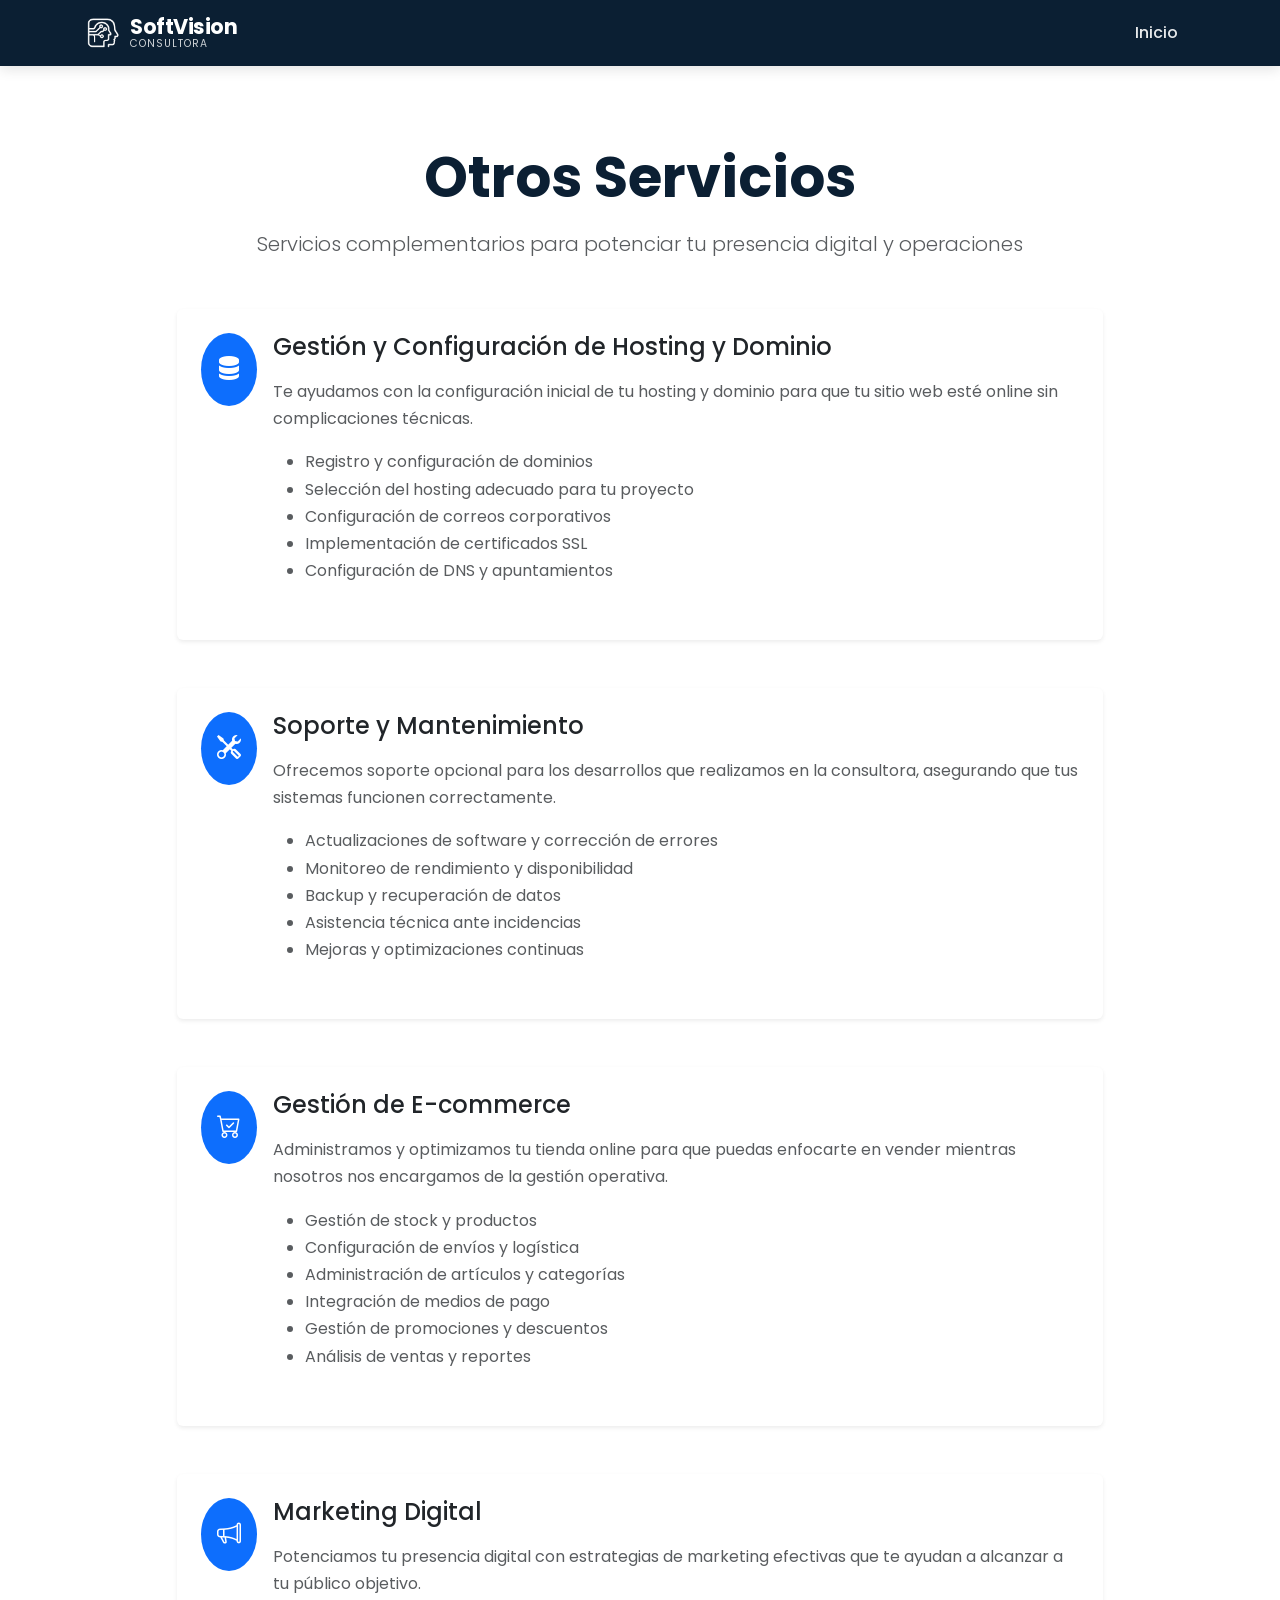
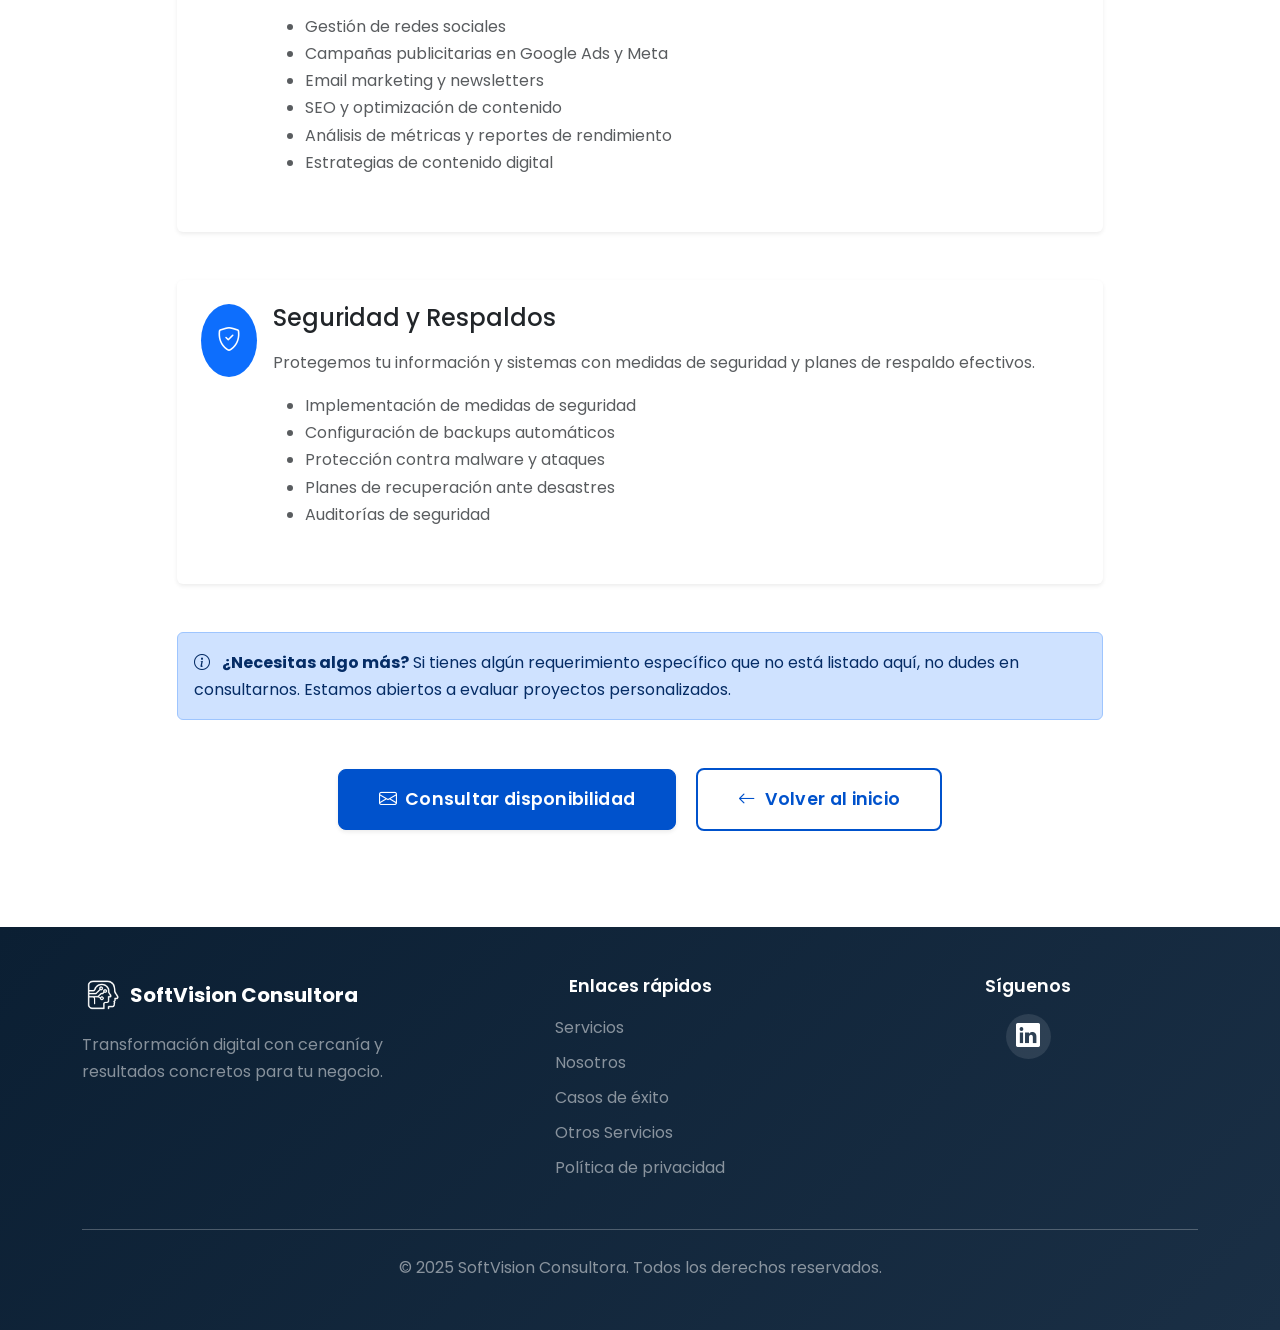
==== otrosServicios.html @ 4c764353 "Actualización contenido sitio: nuevos casos de éxito, servicios actualizados y página Otros Servicio" ====
<!DOCTYPE html>
<html lang="es">
<head>
    <meta charset="UTF-8">
    <meta name="viewport" content="width=device-width, initial-scale=1.0">
    <meta name="description" content="Otros Servicios de SoftVision Consultora - Servicios adicionales de hosting, soporte, ecommerce y marketing digital">
    <meta name="author" content="SoftVision Consultora">
    <title>Otros Servicios - SoftVision Consultora</title>
    <link rel="icon" type="image/x-icon" href="assets/img/Favicon.ico">
    <link rel="preconnect" href="https://fonts.googleapis.com">
    <link rel="preconnect" href="https://fonts.gstatic.com" crossorigin>
    <link href="https://fonts.googleapis.com/css2?family=Poppins:wght@300;400;500;600;700;800&display=swap" rel="stylesheet">
    <link href="https://cdn.jsdelivr.net/npm/bootstrap@5.3.2/dist/css/bootstrap.min.css" rel="stylesheet">
    <link rel="stylesheet" href="https://cdn.jsdelivr.net/npm/bootstrap-icons@1.11.1/font/bootstrap-icons.css">
    <link rel="stylesheet" href="estilos/main.css">
</head>
<body>
    <nav class="navbar navbar-expand-lg navbar-dark fixed-top navbar-scrolled" id="mainNavbar">
        <div class="container">
            <a class="navbar-brand d-flex align-items-center" href="index.html#inicio">
                <img src="assets/img/Logo3.png" alt="SoftVision Logo" class="brand-logo me-2">
                <div class="brand-text">
                    <span class="brand-name fw-bold">SoftVision</span>
                    <span class="brand-tagline">Consultora</span>
                </div>
            </a>
            <button class="navbar-toggler" type="button" data-bs-toggle="collapse" data-bs-target="#navbarNav" aria-controls="navbarNav" aria-expanded="false" aria-label="Toggle navigation">
                <span class="navbar-toggler-icon"></span>
            </button>
            <div class="collapse navbar-collapse" id="navbarNav">
                <ul class="navbar-nav ms-auto">
                    <li class="nav-item">
                        <a class="nav-link" href="index.html#inicio">Inicio</a>
                    </li>
                </ul>
            </div>
        </div>
    </nav>
    <section class="otros-servicios-section py-5 mt-5">
        <div class="container py-5">
            <div class="row justify-content-center">
                <div class="col-lg-10">
                    <div class="text-center mb-5">
                        <h1 class="display-4 fw-bold mb-3">Otros Servicios</h1>
                        <p class="lead text-muted">Servicios complementarios para potenciar tu presencia digital y operaciones</p>
                    </div>
                    <div class="servicios-content">
                        <div class="mb-5">
                            <div class="card border-0 shadow-sm">
                                <div class="card-body p-4">
                                    <div class="d-flex align-items-start mb-3">
                                        <div class="service-icon-circle bg-primary text-white rounded-circle p-3 me-3">
                                            <i class="bi bi-server fs-4"></i>
                                        </div>
                                        <div>
                                            <h2 class="h4 mb-3">Gestión y Configuración de Hosting y Dominio</h2>
                                            <p class="text-muted mb-3">Te ayudamos con la configuración inicial de tu hosting y dominio para que tu sitio web esté online sin complicaciones técnicas.</p>
                                            <ul class="text-muted">
                                                <li>Registro y configuración de dominios</li>
                                                <li>Selección del hosting adecuado para tu proyecto</li>
                                                <li>Configuración de correos corporativos</li>
                                                <li>Implementación de certificados SSL</li>
                                                <li>Configuración de DNS y apuntamientos</li>
                                            </ul>
                                        </div>
                                    </div>
                                </div>
                            </div>
                        </div>
                        <div class="mb-5">
                            <div class="card border-0 shadow-sm">
                                <div class="card-body p-4">
                                    <div class="d-flex align-items-start mb-3">
                                        <div class="service-icon-circle bg-primary text-white rounded-circle p-3 me-3">
                                            <i class="bi bi-tools fs-4"></i>
                                        </div>
                                        <div>
                                            <h2 class="h4 mb-3">Soporte y Mantenimiento</h2>
                                            <p class="text-muted mb-3">Ofrecemos soporte opcional para los desarrollos que realizamos en la consultora, asegurando que tus sistemas funcionen correctamente.</p>
                                            <ul class="text-muted">
                                                <li>Actualizaciones de software y corrección de errores</li>
                                                <li>Monitoreo de rendimiento y disponibilidad</li>
                                                <li>Backup y recuperación de datos</li>
                                                <li>Asistencia técnica ante incidencias</li>
                                                <li>Mejoras y optimizaciones continuas</li>
                                            </ul>
                                        </div>
                                    </div>
                                </div>
                            </div>
                        </div>
                        <div class="mb-5">
                            <div class="card border-0 shadow-sm">
                                <div class="card-body p-4">
                                    <div class="d-flex align-items-start mb-3">
                                        <div class="service-icon-circle bg-primary text-white rounded-circle p-3 me-3">
                                            <i class="bi bi-cart-check fs-4"></i>
                                        </div>
                                        <div>
                                            <h2 class="h4 mb-3">Gestión de E-commerce</h2>
                                            <p class="text-muted mb-3">Administramos y optimizamos tu tienda online para que puedas enfocarte en vender mientras nosotros nos encargamos de la gestión operativa.</p>
                                            <ul class="text-muted">
                                                <li>Gestión de stock y productos</li>
                                                <li>Configuración de envíos y logística</li>
                                                <li>Administración de artículos y categorías</li>
                                                <li>Integración de medios de pago</li>
                                                <li>Gestión de promociones y descuentos</li>
                                                <li>Análisis de ventas y reportes</li>
                                            </ul>
                                        </div>
                                    </div>
                                </div>
                            </div>
                        </div>
                        <div class="mb-5">
                            <div class="card border-0 shadow-sm">
                                <div class="card-body p-4">
                                    <div class="d-flex align-items-start mb-3">
                                        <div class="service-icon-circle bg-primary text-white rounded-circle p-3 me-3">
                                            <i class="bi bi-megaphone fs-4"></i>
                                        </div>
                                        <div>
                                            <h2 class="h4 mb-3">Marketing Digital</h2>
                                            <p class="text-muted mb-3">Potenciamos tu presencia digital con estrategias de marketing efectivas que te ayudan a alcanzar a tu público objetivo.</p>
                                            <ul class="text-muted">
                                                <li>Gestión de redes sociales</li>
                                                <li>Campañas publicitarias en Google Ads y Meta</li>
                                                <li>Email marketing y newsletters</li>
                                                <li>SEO y optimización de contenido</li>
                                                <li>Análisis de métricas y reportes de rendimiento</li>
                                                <li>Estrategias de contenido digital</li>
                                            </ul>
                                        </div>
                                    </div>
                                </div>
                            </div>
                        </div>
                        <div class="mb-5">
                            <div class="card border-0 shadow-sm">
                                <div class="card-body p-4">
                                    <div class="d-flex align-items-start mb-3">
                                        <div class="service-icon-circle bg-primary text-white rounded-circle p-3 me-3">
                                            <i class="bi bi-shield-check fs-4"></i>
                                        </div>
                                        <div>
                                            <h2 class="h4 mb-3">Seguridad y Respaldos</h2>
                                            <p class="text-muted mb-3">Protegemos tu información y sistemas con medidas de seguridad y planes de respaldo efectivos.</p>
                                            <ul class="text-muted">
                                                <li>Implementación de medidas de seguridad</li>
                                                <li>Configuración de backups automáticos</li>
                                                <li>Protección contra malware y ataques</li>
                                                <li>Planes de recuperación ante desastres</li>
                                                <li>Auditorías de seguridad</li>
                                            </ul>
                                        </div>
                                    </div>
                                </div>
                            </div>
                        </div>
                        <div class="alert alert-primary" role="alert">
                            <i class="bi bi-info-circle me-2"></i>
                            <strong>¿Necesitas algo más?</strong> Si tienes algún requerimiento específico que no está listado aquí, no dudes en consultarnos. Estamos abiertos a evaluar proyectos personalizados.
                        </div>
                        <div class="text-center mt-5">
                            <a href="index.html#contacto" class="btn btn-primary btn-lg me-3">
                                <i class="bi bi-envelope me-2"></i>Consultar disponibilidad
                            </a>
                            <a href="index.html" class="btn btn-outline-primary btn-lg">
                                <i class="bi bi-arrow-left me-2"></i>Volver al inicio
                            </a>
                        </div>
                    </div>
                </div>
            </div>
        </div>
    </section>
    <footer class="footer bg-dark text-white py-5">
        <div class="container">
            <div class="row g-5">
                <div class="col-lg-4 col-md-6 mb-4 mb-lg-0">
                    <div class="footer-brand d-flex align-items-center mb-3">
                        <img src="assets/img/Logo3.png" alt="SoftVision Logo" height="40" class="me-2">
                        <span class="h5 mb-0 fw-bold">SoftVision Consultora</span>
                    </div>
                    <p class="text-white-50 mb-0">Transformación digital con cercanía y resultados concretos para tu negocio.</p>
                </div>
                <div class="col-lg-4 col-md-6 mb-4 mb-lg-0 text-center">
                    <h5 class="mb-3">Enlaces rápidos</h5>
                    <ul class="list-unstyled" style="display: inline-block; text-align: left;">
                        <li class="mb-2"><a href="index.html#servicios" class="text-white-50 text-decoration-none">Servicios</a></li>
                        <li class="mb-2"><a href="index.html#nosotros" class="text-white-50 text-decoration-none">Nosotros</a></li>
                        <li class="mb-2"><a href="index.html#casos" class="text-white-50 text-decoration-none">Casos de éxito</a></li>
                        <li class="mb-2"><a href="otrosServicios.html" class="text-white-50 text-decoration-none">Otros Servicios</a></li>
                        <li class="mb-2"><a href="privacidad.html" class="text-white-50 text-decoration-none">Política de privacidad</a></li>
                    </ul>
                </div>
                <div class="col-lg-4 col-md-12 text-center">
                    <h5 class="mb-3">Síguenos</h5>
                    <div class="social-links">
                        <a href="https://www.linkedin.com/company/softvisionit/" target="_blank" rel="noopener noreferrer" class="text-white fs-4" aria-label="LinkedIn" title="LinkedIn">
                            <i class="bi bi-linkedin"></i>
                        </a>
                    </div>
                </div>
            </div>
            <hr class="my-4 bg-white opacity-25">
            <div class="row">
                <div class="col-12 text-center">
                    <p class="text-white-50 mb-0">&copy; 2025 SoftVision Consultora. Todos los derechos reservados.</p>
                </div>
            </div>
        </div>
    </footer>
    <script src="https://cdn.jsdelivr.net/npm/bootstrap@5.3.2/dist/js/bootstrap.bundle.min.js"></script>
</body>
</html>
---- estilos/main.css ----
/* ===================================
   SoftVision Consultora - Main Styles
   Transformación digital con estilo
   =================================== */

/* ===================================
   Variables CSS
   =================================== */
:root {
    /* Colores corporativos */
    --primary-color: #0052CC;
    --primary-dark: #003D99;
    --primary-light: #0065FF;
    --dark-color: #0B1F33;
    --dark-secondary: #1A2F45;
    --light-bg: #F5F7FB;
    --text-primary: #222222;
    --text-secondary: #5A6C7D;
    --white: #FFFFFF;
    --gray-100: #F8F9FA;
    --gray-200: #E9ECEF;
    --gray-300: #DEE2E6;
    --success-color: #28A745;
    
    /* Tipografía */
    --font-family: 'Poppins', -apple-system, BlinkMacSystemFont, 'Segoe UI', Roboto, sans-serif;
    
    /* Espaciados */
    --section-padding: 80px 0;
    --navbar-height: 70px;
    
    /* Sombras */
    --shadow-sm: 0 2px 4px rgba(0, 0, 0, 0.08);
    --shadow-md: 0 4px 12px rgba(0, 0, 0, 0.1);
    --shadow-lg: 0 8px 24px rgba(0, 0, 0, 0.12);
    --shadow-xl: 0 12px 40px rgba(0, 0, 0, 0.15);
    
    /* Transiciones */
    --transition-base: all 0.3s ease;
    --transition-fast: all 0.2s ease;
}

/* ===================================
   Reset y Base
   =================================== */
* {
    margin: 0;
    padding: 0;
    box-sizing: border-box;
}

html {
    scroll-behavior: smooth;
    font-size: 16px;
}

body {
    font-family: var(--font-family);
    line-height: 1.7;
    color: var(--text-primary);
    overflow-x: hidden;
    background-color: var(--white);
}

/* ===================================
   Tipografía
   =================================== */
h1, h2, h3, h4, h5, h6 {
    font-weight: 700;
    line-height: 1.3;
    color: var(--dark-color);
}

.display-3 {
    font-size: 3.5rem;
    font-weight: 800;
}

.display-5 {
    font-size: 2.5rem;
    font-weight: 700;
}

.lead {
    font-size: 1.25rem;
    font-weight: 300;
    color: var(--text-secondary);
}

.section-title {
    font-size: 2.5rem;
    font-weight: 700;
    margin-bottom: 1rem;
    position: relative;
    display: inline-block;
}

.section-title::after {
    content: '';
    position: absolute;
    bottom: -10px;
    left: 0;
    width: 60px;
    height: 4px;
    background: linear-gradient(90deg, var(--primary-color), var(--primary-light));
    border-radius: 2px;
}

/* ===================================
   Navbar
   =================================== */
.navbar {
    padding: 1rem 0;
    transition: var(--transition-base);
    background-color: rgba(11, 31, 51, 0.5);
    backdrop-filter: blur(10px);
    -webkit-backdrop-filter: blur(10px);
}

.navbar.navbar-scrolled {
    background-color: var(--dark-color);
    box-shadow: var(--shadow-md);
    padding: 0.5rem 0;
}

.navbar-brand {
    font-size: 1.5rem;
    font-weight: 700;
    color: var(--white) !important;
    transition: var(--transition-fast);
}

.navbar-brand:hover {
    opacity: 0.9;
}

.navbar-brand img {
    transition: var(--transition-fast);
}

/* Logo simple sin contenedor */
.brand-logo {
    height: 45px;
    width: auto;
    object-fit: contain;
    transition: var(--transition-fast);
}

.navbar-scrolled .brand-logo {
    height: 40px;
}

.brand-text {
    display: flex;
    flex-direction: column;
    line-height: 1.2;
}

.brand-name {
    font-size: 1.4rem;
    font-weight: 700;
    color: var(--white);
    letter-spacing: -0.5px;
}

.brand-tagline {
    font-size: 0.7rem;
    font-weight: 400;
    color: rgba(255, 255, 255, 0.8);
    text-transform: uppercase;
    letter-spacing: 1px;
    margin-top: -2px;
}

.navbar-scrolled .brand-name {
    font-size: 1.3rem;
}

.navbar-scrolled .brand-tagline {
    font-size: 0.65rem;
}

.navbar-brand:hover .brand-logo {
    transform: scale(1.05);
}

.navbar-nav .nav-link {
    color: rgba(255, 255, 255, 0.9) !important;
    font-weight: 500;
    padding: 0.5rem 1rem !important;
    margin: 0 0.25rem;
    transition: var(--transition-fast);
    position: relative;
}

.navbar-nav .nav-link::after {
    content: '';
    position: absolute;
    bottom: 0;
    left: 50%;
    width: 0;
    height: 2px;
    background-color: var(--primary-light);
    transition: var(--transition-fast);
    transform: translateX(-50%);
}

.navbar-nav .nav-link:hover::after,
.navbar-nav .nav-link.active::after {
    width: 80%;
}

.navbar-nav .nav-link:hover,
.navbar-nav .nav-link.active {
    color: var(--white) !important;
}

/* Navbar toggler */
.navbar-toggler {
    border-color: rgba(255, 255, 255, 0.3);
}

.navbar-toggler:focus {
    box-shadow: 0 0 0 0.2rem rgba(255, 255, 255, 0.25);
}

/* ===================================
   Botones
   =================================== */
.btn {
    font-weight: 600;
    padding: 0.75rem 2rem;
    border-radius: 8px;
    transition: var(--transition-base);
    text-transform: none;
    letter-spacing: 0.3px;
}

.btn-primary,
.btn-softvision {
    background-color: var(--primary-color);
    border-color: var(--primary-color);
    color: var(--white);
    box-shadow: var(--shadow-sm);
}

.btn-primary:hover,
.btn-softvision:hover {
    background-color: var(--primary-dark);
    border-color: var(--primary-dark);
    box-shadow: var(--shadow-lg);
    transform: translateY(-2px);
}

.btn-outline-light {
    border-color: var(--white);
    color: var(--white);
    border-width: 2px;
}

.btn-outline-light:hover {
    background-color: var(--white);
    color: var(--primary-color);
    box-shadow: var(--shadow-lg);
    transform: translateY(-2px);
}

.btn-outline-primary {
    border-color: var(--primary-color);
    color: var(--primary-color);
    border-width: 2px;
}

.btn-outline-primary:hover {
    background-color: var(--primary-color);
    border-color: var(--primary-color);
    box-shadow: var(--shadow-md);
    transform: translateY(-1px);
}

.btn-lg {
    padding: 1rem 2.5rem;
    font-size: 1.1rem;
}

/* ===================================
   Hero Section
   =================================== */
.hero-section {
    position: relative;
    min-height: 100vh;
    display: flex;
    align-items: center;
    background-image: url('../assets/img/img-fondo.jpg');
    background-size: cover;
    background-position: center;
    background-attachment: fixed;
    color: var(--white);
    overflow: hidden;
}

.hero-section::before {
    content: '';
    position: absolute;
    top: 0;
    left: 0;
    right: 0;
    bottom: 0;
    background: linear-gradient(135deg, rgba(11, 31, 51, 0.85) 0%, rgba(0, 82, 204, 0.75) 100%);
    z-index: 1;
}

.hero-overlay {
    position: absolute;
    top: 0;
    left: 0;
    right: 0;
    bottom: 0;
    background: radial-gradient(circle at 30% 50%, rgba(0, 101, 255, 0.2) 0%, transparent 50%);
    z-index: 2;
}

.hero-section .container {
    position: relative;
    z-index: 3;
}

.hero-content {
    animation: fadeInUp 1s ease-out;
}

.hero-section h1 {
    color: var(--white);
    text-shadow: 0 2px 20px rgba(0, 0, 0, 0.3);
    margin-bottom: 1.5rem;
    line-height: 1.2;
}

.hero-section .lead {
    color: rgba(255, 255, 255, 0.95);
    font-size: 1.3rem;
    font-weight: 400;
    text-shadow: 0 1px 10px rgba(0, 0, 0, 0.2);
    max-width: 700px;
}

.hero-buttons {
    display: flex;
    flex-wrap: wrap;
    gap: 1rem;
}

/* ===================================
   Services Section
   =================================== */
.services-section {
    padding: var(--section-padding);
    background-color: var(--white);
}

.service-card {
    transition: var(--transition-base);
    border-radius: 12px;
    overflow: hidden;
}

.service-card:hover {
    transform: translateY(-8px);
    box-shadow: var(--shadow-xl) !important;
}

.service-icon {
    width: 70px;
    height: 70px;
    display: flex;
    align-items: center;
    justify-content: center;
    background: linear-gradient(135deg, var(--primary-color), var(--primary-light));
    border-radius: 12px;
    color: var(--white);
}

.service-icon i {
    font-size: 2rem;
}

.service-card h3 {
    color: var(--dark-color);
    font-weight: 600;
}

.service-card .text-muted {
    color: var(--text-secondary) !important;
    line-height: 1.8;
}

/* Card especial de CTA */
.service-card.bg-light {
    border: 2px dashed var(--gray-300);
}

.service-card.bg-light:hover {
    border-color: var(--primary-color);
    background-color: var(--light-bg) !important;
}

/* ===================================
   Soluciones IA Section
   =================================== */
.ia-section {
    padding: var(--section-padding);
    position: relative;
    background-image: url('../assets/img/img-fondo.jpg');
    background-size: cover;
    background-position: center;
    background-attachment: fixed;
    overflow: hidden;
}

.ia-section::before {
    content: '';
    position: absolute;
    top: 0;
    left: 0;
    right: 0;
    bottom: 0;
    background: linear-gradient(135deg, rgba(11, 31, 51, 0.92) 0%, rgba(0, 82, 204, 0.85) 100%);
    z-index: 1;
}

.ia-section .container {
    position: relative;
    z-index: 2;
}

.ia-section h2,
.ia-section .lead,
.ia-section h4 {
    color: var(--white);
}

.ia-section .text-muted {
    color: rgba(255, 255, 255, 0.85) !important;
}

.ia-section .text-primary {
    color: var(--primary-light) !important;
}

.ia-benefits .benefit-item {
    margin-bottom: 1.5rem;
    padding: 1.25rem;
    background: rgba(255, 255, 255, 0.1);
    backdrop-filter: blur(10px);
    -webkit-backdrop-filter: blur(10px);
    border: 1px solid rgba(255, 255, 255, 0.2);
    border-radius: 12px;
    transition: var(--transition-fast);
}

.ia-benefits .benefit-item:hover {
    background: rgba(255, 255, 255, 0.15);
    border-color: rgba(255, 255, 255, 0.3);
    box-shadow: 0 8px 24px rgba(0, 0, 0, 0.3);
    transform: translateX(8px);
}

.ia-benefits h4 {
    color: var(--white);
    font-size: 1.1rem;
    font-weight: 600;
}

.ia-benefits .benefit-icon i {
    color: var(--primary-light) !important;
}

.ia-mockup {
    background: linear-gradient(135deg, var(--primary-color) 0%, var(--primary-dark) 100%);
    min-height: 400px;
    display: flex;
    flex-direction: column;
    align-items: center;
    justify-content: center;
}

.ia-visual-container {
    position: relative;
}

.ia-visual-container::before {
    content: '';
    position: absolute;
    top: -20px;
    left: -20px;
    right: 20px;
    bottom: 20px;
    background: linear-gradient(135deg, rgba(0, 82, 204, 0.1) 0%, rgba(0, 101, 255, 0.1) 100%);
    border-radius: 12px;
    z-index: -1;
}

/* ===================================
   Nosotros Section
   =================================== */
.about-section {
    padding: var(--section-padding);
    background-color: var(--white);
}

.about-highlights .highlight-item {
    padding: 1rem 0;
    border-left: 3px solid transparent;
    padding-left: 1rem;
    margin-left: -1rem;
    transition: var(--transition-fast);
}

.about-highlights .highlight-item:hover {
    border-left-color: var(--primary-color);
    background-color: var(--light-bg);
}

.value-card {
    transition: var(--transition-base);
    border-radius: 12px;
}

.value-card:hover {
    transform: translateY(-5px);
    box-shadow: var(--shadow-lg) !important;
}

.value-card i {
    transition: var(--transition-fast);
}

.value-card:hover i {
    transform: scale(1.1);
}

/* ===================================
   Casos de éxito Section
   =================================== */
.cases-section {
    padding: var(--section-padding);
    background-color: var(--light-bg);
}

.case-card {
    transition: var(--transition-base);
    border-radius: 12px;
    overflow: hidden;
    height: 100%;
}

.case-card:hover {
    transform: translateY(-8px);
    box-shadow: var(--shadow-xl) !important;
}

.case-category {
    font-size: 0.85rem;
    font-weight: 600;
    padding: 0.5rem 1rem;
    letter-spacing: 0.5px;
}

.case-results {
    padding: 1rem;
    background-color: var(--light-bg);
    border-radius: 8px;
    margin-top: 1rem;
}

.result-tag {
    display: flex;
    align-items: center;
    font-size: 0.95rem;
}

.badge-resultado {
    background-color: var(--success-color);
    color: var(--white);
    padding: 0.5rem 1rem;
    border-radius: 20px;
    font-size: 0.875rem;
    font-weight: 600;
    display: inline-block;
}

/* ===================================
   Contact Section
   =================================== */
.contact-section {
    padding: var(--section-padding);
    background-color: var(--white);
}

.contact-form-container {
    border-radius: 16px;
}

.form-label {
    font-weight: 600;
    color: var(--dark-color);
    margin-bottom: 0.5rem;
}

.form-control,
.form-select {
    border: 2px solid var(--gray-300);
    border-radius: 8px;
    padding: 0.75rem 1rem;
    font-size: 1rem;
    transition: var(--transition-fast);
}

.form-control:focus,
.form-select:focus {
    border-color: var(--primary-color);
    box-shadow: 0 0 0 0.25rem rgba(0, 82, 204, 0.15);
}

.form-control::placeholder {
    color: var(--text-secondary);
    opacity: 0.7;
}

.form-check-input {
    border: 2px solid var(--gray-300);
    border-radius: 4px;
}

.form-check-input:checked {
    background-color: var(--primary-color);
    border-color: var(--primary-color);
}

.form-check-input:focus {
    border-color: var(--primary-color);
    box-shadow: 0 0 0 0.25rem rgba(0, 82, 204, 0.15);
}

.invalid-feedback {
    font-size: 0.875rem;
}

/* ===================================
   Footer
   =================================== */
.footer {
    background: linear-gradient(135deg, var(--dark-color) 0%, var(--dark-secondary) 100%);
    color: var(--white);
}

.footer-brand img {
    transition: var(--transition-fast);
}

.footer-brand:hover img {
    transform: scale(1.05);
}

.footer h5 {
    color: var(--white);
    font-weight: 600;
    font-size: 1.1rem;
}

.footer a {
    text-decoration: none;
    transition: var(--transition-fast);
}

.footer a:hover {
    color: var(--white) !important;
    opacity: 1 !important;
    text-decoration: underline;
}

.social-links a {
    display: inline-flex;
    align-items: center;
    justify-content: center;
    width: 45px;
    height: 45px;
    border-radius: 50%;
    background-color: rgba(255, 255, 255, 0.1);
    transition: var(--transition-base);
}

.social-links a:hover {
    background-color: var(--primary-color);
    transform: translateY(-3px);
    text-decoration: none !important;
}

/* ===================================
   Utilidades
   =================================== */
.bg-gradient {
    background: linear-gradient(135deg, var(--primary-color) 0%, var(--primary-dark) 100%);
}

.text-primary-custom {
    color: var(--primary-color) !important;
}

/* ===================================
   Animaciones
   =================================== */
@keyframes fadeInUp {
    from {
        opacity: 0;
        transform: translateY(40px);
    }
    to {
        opacity: 1;
        transform: translateY(0);
    }
}

@keyframes fadeIn {
    from {
        opacity: 0;
    }
    to {
        opacity: 1;
    }
}

.animate-in {
    animation: fadeInUp 0.8s ease-out;
}

/* ===================================
   Responsive Design
   =================================== */

/* Tablets y móviles grandes */
@media (max-width: 992px) {
    :root {
        --section-padding: 60px 0;
    }
    
    .display-3 {
        font-size: 2.8rem;
    }
    
    .display-5 {
        font-size: 2rem;
    }
    
    .hero-section {
        background-attachment: scroll;
    }
    
    .navbar-nav {
        padding: 1rem 0;
    }
    
    .navbar-nav .nav-link {
        padding: 0.75rem 1rem !important;
    }
    
    .ia-visual-container::before {
        display: none;
    }
}

/* Móviles */
@media (max-width: 768px) {
    :root {
        --section-padding: 50px 0;
    }
    
    html {
        font-size: 15px;
    }
    
    .display-3 {
        font-size: 2.2rem;
    }
    
    .display-5 {
        font-size: 1.75rem;
    }
    
    .lead {
        font-size: 1.1rem;
    }
    
    .section-title {
        font-size: 2rem;
        text-align: center;
    }
    
    .section-title::after {
        left: 50%;
        transform: translateX(-50%);
    }
    
    /* Hero */
    .hero-section h1 {
        font-size: 2rem;
        text-align: center;
    }
    
    .hero-section .lead {
        font-size: 1rem;
        text-align: center;
    }
    
    .hero-buttons {
        justify-content: center;
    }
    
    .hero-buttons .btn {
        width: 100%;
    }
    
    /* Navbar */
    .navbar-brand {
        font-size: 1.25rem;
    }
    
    .brand-logo {
        height: 38px !important;
    }
    
    .brand-name {
        font-size: 1.15rem !important;
    }
    
    .brand-tagline {
        font-size: 0.6rem !important;
    }
    
    /* Botones */
    .btn-lg {
        padding: 0.875rem 2rem;
        font-size: 1rem;
    }
    
    /* Servicios */
    .service-icon {
        width: 60px;
        height: 60px;
    }
    
    .service-icon i {
        font-size: 1.75rem;
    }
    
    /* IA Section */
    .ia-section {
        background-attachment: scroll;
    }
    
    .ia-mockup {
        min-height: 300px;
    }
    
    /* Valores */
    .value-card {
        margin-bottom: 1rem;
    }
    
    /* Footer */
    .footer .col-lg-4 {
        text-align: center;
        margin-bottom: 2rem;
    }
    
    .footer .social-links {
        justify-content: center;
        display: flex;
    }
}

/* Móviles pequeños */
@media (max-width: 576px) {
    .display-3 {
        font-size: 1.75rem;
    }
    
    .display-5 {
        font-size: 1.5rem;
    }
    
    .btn {
        padding: 0.65rem 1.5rem;
    }
    
    .btn-lg {
        padding: 0.75rem 1.75rem;
        font-size: 0.95rem;
    }
    
    .container {
        padding-left: 20px;
        padding-right: 20px;
    }
    
    .card-body {
        padding: 1.25rem !important;
    }
}

/* ===================================
   Mejoras de accesibilidad
   =================================== */
.sr-only {
    position: absolute;
    width: 1px;
    height: 1px;
    padding: 0;
    margin: -1px;
    overflow: hidden;
    clip: rect(0, 0, 0, 0);
    white-space: nowrap;
    border-width: 0;
}

/* Focus visible para teclado */
*:focus-visible {
    outline: 2px solid var(--primary-color);
    outline-offset: 2px;
}

/* Reducir movimiento para usuarios que lo prefieren */
@media (prefers-reduced-motion: reduce) {
    *,
    *::before,
    *::after {
        animation-duration: 0.01ms !important;
        animation-iteration-count: 1 !important;
        transition-duration: 0.01ms !important;
    }
    
    html {
        scroll-behavior: auto;
    }
}
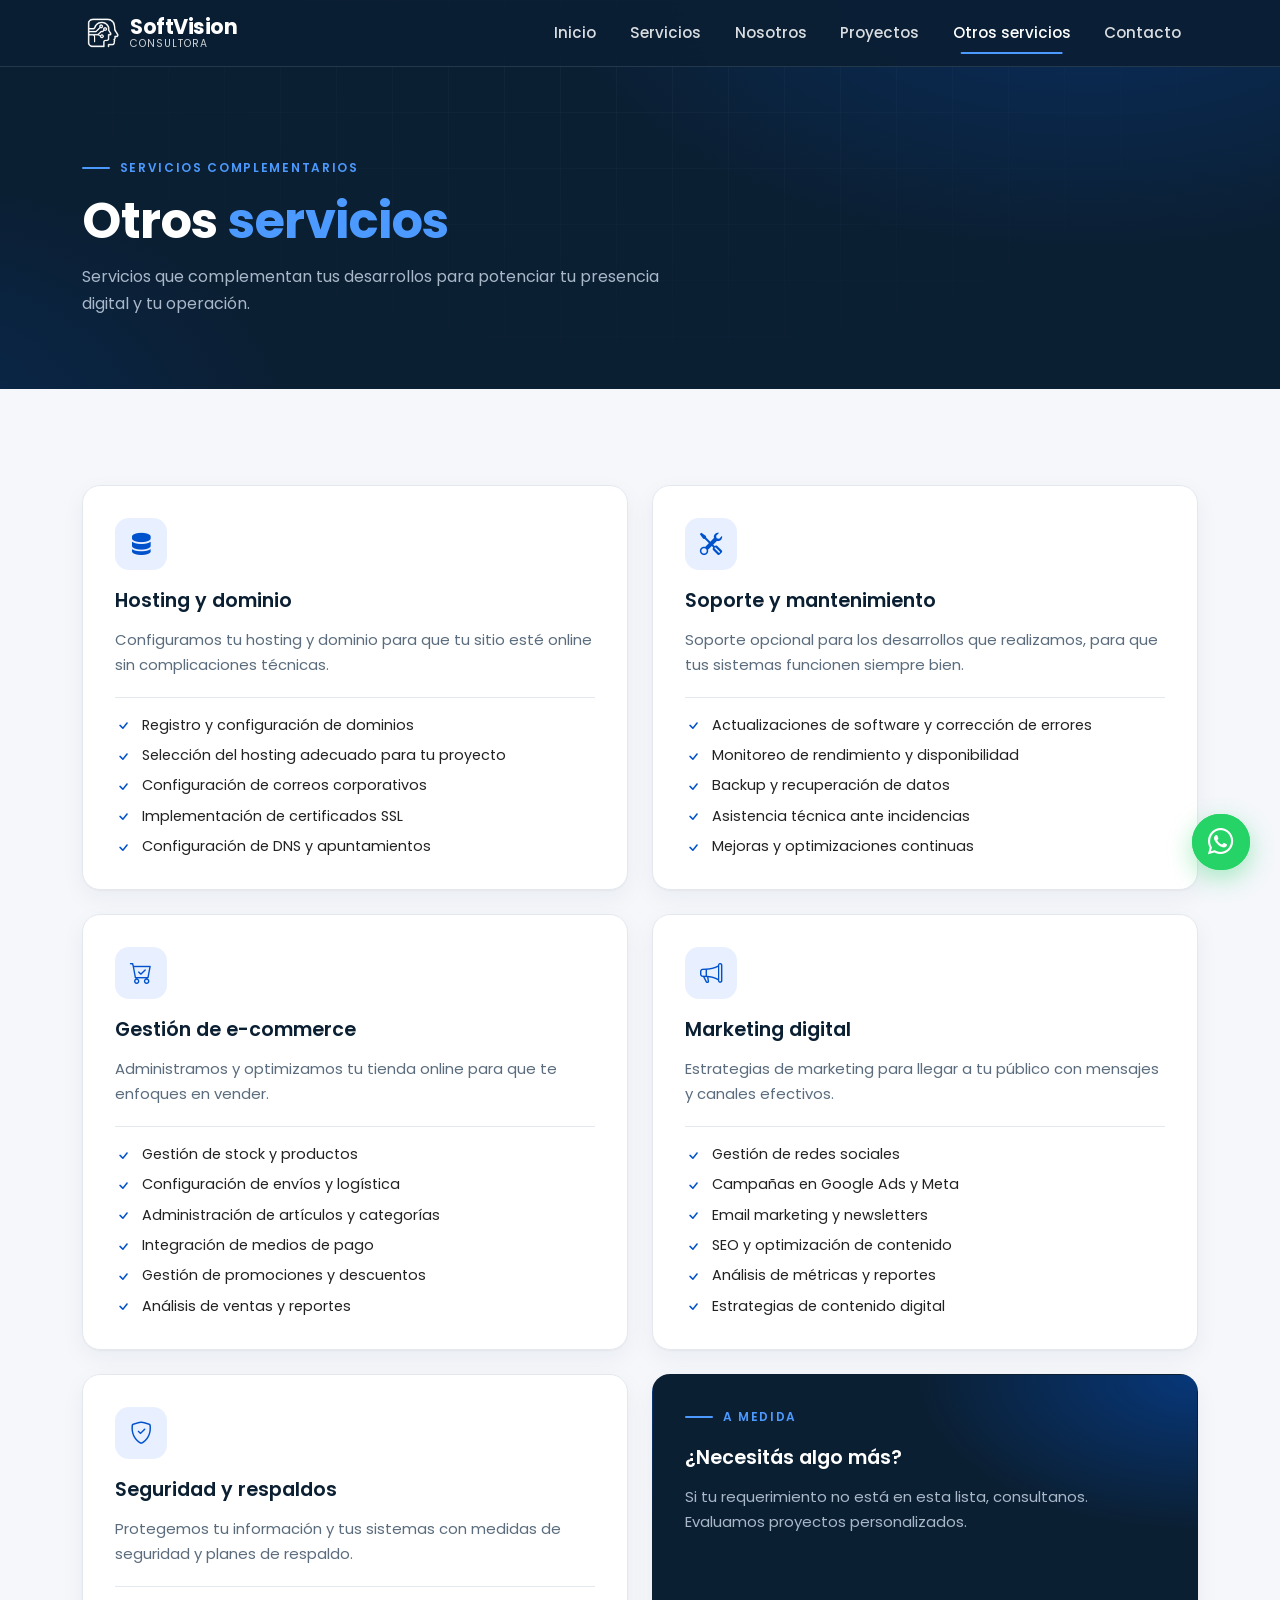
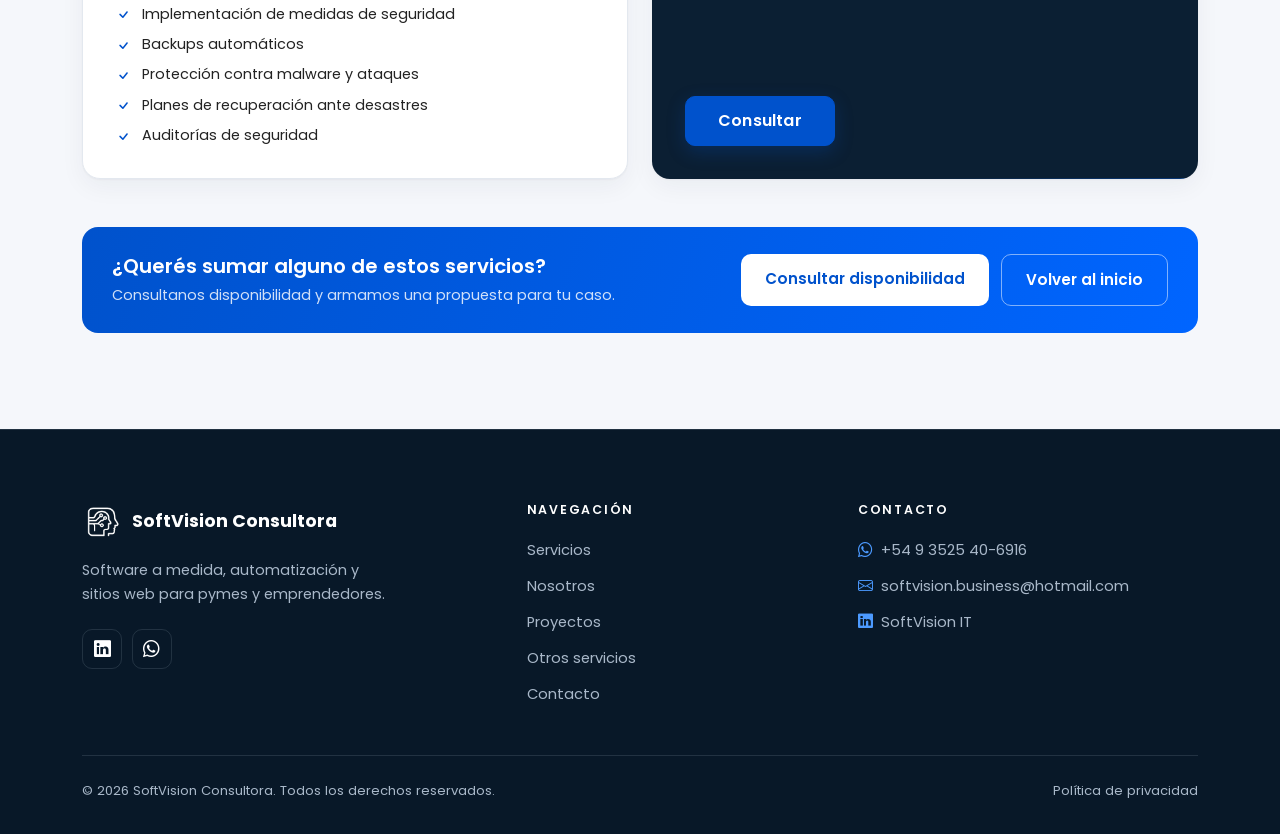
==== commit 2018cf35: "Rediseño del sitio: sección Proyectos, estilo unificado, efectos, WhatsApp y capturas de sistemas" ====
--- a/otrosServicios.html
+++ b/otrosServicios.html
@@ -3,9 +3,10 @@
 <head>
     <meta charset="UTF-8">
     <meta name="viewport" content="width=device-width, initial-scale=1.0">
-    <meta name="description" content="Otros Servicios de SoftVision Consultora - Servicios adicionales de hosting, soporte, ecommerce y marketing digital">
+    <meta name="description" content="Servicios complementarios de SoftVision Consultora: hosting y dominio, soporte, e-commerce, marketing digital y seguridad.">
     <meta name="author" content="SoftVision Consultora">
-    <title>Otros Servicios - SoftVision Consultora</title>
+    <meta name="theme-color" content="#0B1F33">
+    <title>Otros servicios | SoftVision Consultora</title>
     <link rel="icon" type="image/x-icon" href="assets/img/Favicon.ico">
     <link rel="preconnect" href="https://fonts.googleapis.com">
     <link rel="preconnect" href="https://fonts.gstatic.com" crossorigin>
@@ -15,16 +16,16 @@
     <link rel="stylesheet" href="estilos/main.css">
 </head>
 <body>
-    <nav class="navbar navbar-expand-lg navbar-dark fixed-top navbar-scrolled" id="mainNavbar">
+    <nav class="navbar navbar-expand-lg navbar-dark fixed-top navbar-scrolled" data-solid="" id="mainNavbar">
         <div class="container">
             <a class="navbar-brand d-flex align-items-center" href="index.html#inicio">
-                <img src="assets/img/Logo3.png" alt="SoftVision Logo" class="brand-logo me-2">
+                <img src="assets/img/Logo3.png" alt="SoftVision" class="brand-logo me-2">
                 <div class="brand-text">
                     <span class="brand-name fw-bold">SoftVision</span>
                     <span class="brand-tagline">Consultora</span>
                 </div>
             </a>
-            <button class="navbar-toggler" type="button" data-bs-toggle="collapse" data-bs-target="#navbarNav" aria-controls="navbarNav" aria-expanded="false" aria-label="Toggle navigation">
+            <button class="navbar-toggler" type="button" data-bs-toggle="collapse" data-bs-target="#navbarNav" aria-controls="navbarNav" aria-expanded="false" aria-label="Abrir menú">
                 <span class="navbar-toggler-icon"></span>
             </button>
             <div class="collapse navbar-collapse" id="navbarNav">
@@ -32,185 +33,160 @@
                     <li class="nav-item">
                         <a class="nav-link" href="index.html#inicio">Inicio</a>
                     </li>
+                    <li class="nav-item">
+                        <a class="nav-link" href="index.html#servicios">Servicios</a>
+                    </li>
+                    <li class="nav-item">
+                        <a class="nav-link" href="index.html#nosotros">Nosotros</a>
+                    </li>
+                    <li class="nav-item">
+                        <a class="nav-link" href="index.html#proyectos">Proyectos</a>
+                    </li>
+                    <li class="nav-item">
+                        <a class="nav-link active" href="otrosServicios.html" aria-current="page">Otros servicios</a>
+                    </li>
+                    <li class="nav-item">
+                        <a class="nav-link" href="index.html#contacto">Contacto</a>
+                    </li>
                 </ul>
             </div>
         </div>
     </nav>
-    <section class="otros-servicios-section py-5 mt-5">
-        <div class="container py-5">
-            <div class="row justify-content-center">
-                <div class="col-lg-10">
-                    <div class="text-center mb-5">
-                        <h1 class="display-4 fw-bold mb-3">Otros Servicios</h1>
-                        <p class="lead text-muted">Servicios complementarios para potenciar tu presencia digital y operaciones</p>
-                    </div>
-                    <div class="servicios-content">
-                        <div class="mb-5">
-                            <div class="card border-0 shadow-sm">
-                                <div class="card-body p-4">
-                                    <div class="d-flex align-items-start mb-3">
-                                        <div class="service-icon-circle bg-primary text-white rounded-circle p-3 me-3">
-                                            <i class="bi bi-server fs-4"></i>
-                                        </div>
-                                        <div>
-                                            <h2 class="h4 mb-3">Gestión y Configuración de Hosting y Dominio</h2>
-                                            <p class="text-muted mb-3">Te ayudamos con la configuración inicial de tu hosting y dominio para que tu sitio web esté online sin complicaciones técnicas.</p>
-                                            <ul class="text-muted">
-                                                <li>Registro y configuración de dominios</li>
-                                                <li>Selección del hosting adecuado para tu proyecto</li>
-                                                <li>Configuración de correos corporativos</li>
-                                                <li>Implementación de certificados SSL</li>
-                                                <li>Configuración de DNS y apuntamientos</li>
-                                            </ul>
-                                        </div>
-                                    </div>
-                                </div>
-                            </div>
-                        </div>
-                        <div class="mb-5">
-                            <div class="card border-0 shadow-sm">
-                                <div class="card-body p-4">
-                                    <div class="d-flex align-items-start mb-3">
-                                        <div class="service-icon-circle bg-primary text-white rounded-circle p-3 me-3">
-                                            <i class="bi bi-tools fs-4"></i>
-                                        </div>
-                                        <div>
-                                            <h2 class="h4 mb-3">Soporte y Mantenimiento</h2>
-                                            <p class="text-muted mb-3">Ofrecemos soporte opcional para los desarrollos que realizamos en la consultora, asegurando que tus sistemas funcionen correctamente.</p>
-                                            <ul class="text-muted">
-                                                <li>Actualizaciones de software y corrección de errores</li>
-                                                <li>Monitoreo de rendimiento y disponibilidad</li>
-                                                <li>Backup y recuperación de datos</li>
-                                                <li>Asistencia técnica ante incidencias</li>
-                                                <li>Mejoras y optimizaciones continuas</li>
-                                            </ul>
-                                        </div>
-                                    </div>
-                                </div>
-                            </div>
-                        </div>
-                        <div class="mb-5">
-                            <div class="card border-0 shadow-sm">
-                                <div class="card-body p-4">
-                                    <div class="d-flex align-items-start mb-3">
-                                        <div class="service-icon-circle bg-primary text-white rounded-circle p-3 me-3">
-                                            <i class="bi bi-cart-check fs-4"></i>
-                                        </div>
-                                        <div>
-                                            <h2 class="h4 mb-3">Gestión de E-commerce</h2>
-                                            <p class="text-muted mb-3">Administramos y optimizamos tu tienda online para que puedas enfocarte en vender mientras nosotros nos encargamos de la gestión operativa.</p>
-                                            <ul class="text-muted">
-                                                <li>Gestión de stock y productos</li>
-                                                <li>Configuración de envíos y logística</li>
-                                                <li>Administración de artículos y categorías</li>
-                                                <li>Integración de medios de pago</li>
-                                                <li>Gestión de promociones y descuentos</li>
-                                                <li>Análisis de ventas y reportes</li>
-                                            </ul>
-                                        </div>
-                                    </div>
-                                </div>
-                            </div>
-                        </div>
-                        <div class="mb-5">
-                            <div class="card border-0 shadow-sm">
-                                <div class="card-body p-4">
-                                    <div class="d-flex align-items-start mb-3">
-                                        <div class="service-icon-circle bg-primary text-white rounded-circle p-3 me-3">
-                                            <i class="bi bi-megaphone fs-4"></i>
-                                        </div>
-                                        <div>
-                                            <h2 class="h4 mb-3">Marketing Digital</h2>
-                                            <p class="text-muted mb-3">Potenciamos tu presencia digital con estrategias de marketing efectivas que te ayudan a alcanzar a tu público objetivo.</p>
-                                            <ul class="text-muted">
-                                                <li>Gestión de redes sociales</li>
-                                                <li>Campañas publicitarias en Google Ads y Meta</li>
-                                                <li>Email marketing y newsletters</li>
-                                                <li>SEO y optimización de contenido</li>
-                                                <li>Análisis de métricas y reportes de rendimiento</li>
-                                                <li>Estrategias de contenido digital</li>
-                                            </ul>
-                                        </div>
-                                    </div>
-                                </div>
-                            </div>
-                        </div>
-                        <div class="mb-5">
-                            <div class="card border-0 shadow-sm">
-                                <div class="card-body p-4">
-                                    <div class="d-flex align-items-start mb-3">
-                                        <div class="service-icon-circle bg-primary text-white rounded-circle p-3 me-3">
-                                            <i class="bi bi-shield-check fs-4"></i>
-                                        </div>
-                                        <div>
-                                            <h2 class="h4 mb-3">Seguridad y Respaldos</h2>
-                                            <p class="text-muted mb-3">Protegemos tu información y sistemas con medidas de seguridad y planes de respaldo efectivos.</p>
-                                            <ul class="text-muted">
-                                                <li>Implementación de medidas de seguridad</li>
-                                                <li>Configuración de backups automáticos</li>
-                                                <li>Protección contra malware y ataques</li>
-                                                <li>Planes de recuperación ante desastres</li>
-                                                <li>Auditorías de seguridad</li>
-                                            </ul>
-                                        </div>
-                                    </div>
-                                </div>
-                            </div>
-                        </div>
-                        <div class="alert alert-primary" role="alert">
-                            <i class="bi bi-info-circle me-2"></i>
-                            <strong>¿Necesitas algo más?</strong> Si tienes algún requerimiento específico que no está listado aquí, no dudes en consultarnos. Estamos abiertos a evaluar proyectos personalizados.
-                        </div>
-                        <div class="text-center mt-5">
-                            <a href="index.html#contacto" class="btn btn-primary btn-lg me-3">
-                                <i class="bi bi-envelope me-2"></i>Consultar disponibilidad
-                            </a>
-                            <a href="index.html" class="btn btn-outline-primary btn-lg">
-                                <i class="bi bi-arrow-left me-2"></i>Volver al inicio
-                            </a>
-                        </div>
-                    </div>
+    <section class="page-hero sv-dark">
+        <div class="container">
+            <header class="sv-head" data-reveal>
+                <div>
+                    <span class="sv-eyebrow">Servicios complementarios</span>
+                    <h1>Otros <span>servicios</span></h1>
+                    <p class="sv-lede">Servicios que complementan tus desarrollos para potenciar tu presencia digital y tu operación.</p>
+                </div>
+            </header>
+        </div>
+    </section>
+    <section class="sv-section sv-section--light">
+        <div class="container">
+            <div class="other-grid" data-reveal-group>
+                    <article class="sv-card other-card">
+                        <div class="sv-ico"><i class="bi bi-server"></i></div>
+                        <h2>Hosting y dominio</h2>
+                        <p>Configuramos tu hosting y dominio para que tu sitio esté online sin complicaciones técnicas.</p>
+                        <ul class="check-list">
+                            <li>Registro y configuración de dominios</li>
+                            <li>Selección del hosting adecuado para tu proyecto</li>
+                            <li>Configuración de correos corporativos</li>
+                            <li>Implementación de certificados SSL</li>
+                            <li>Configuración de DNS y apuntamientos</li>
+                        </ul>
+                    </article>
+                    <article class="sv-card other-card">
+                        <div class="sv-ico"><i class="bi bi-tools"></i></div>
+                        <h2>Soporte y mantenimiento</h2>
+                        <p>Soporte opcional para los desarrollos que realizamos, para que tus sistemas funcionen siempre bien.</p>
+                        <ul class="check-list">
+                            <li>Actualizaciones de software y corrección de errores</li>
+                            <li>Monitoreo de rendimiento y disponibilidad</li>
+                            <li>Backup y recuperación de datos</li>
+                            <li>Asistencia técnica ante incidencias</li>
+                            <li>Mejoras y optimizaciones continuas</li>
+                        </ul>
+                    </article>
+                    <article class="sv-card other-card">
+                        <div class="sv-ico"><i class="bi bi-cart-check"></i></div>
+                        <h2>Gestión de e-commerce</h2>
+                        <p>Administramos y optimizamos tu tienda online para que te enfoques en vender.</p>
+                        <ul class="check-list">
+                            <li>Gestión de stock y productos</li>
+                            <li>Configuración de envíos y logística</li>
+                            <li>Administración de artículos y categorías</li>
+                            <li>Integración de medios de pago</li>
+                            <li>Gestión de promociones y descuentos</li>
+                            <li>Análisis de ventas y reportes</li>
+                        </ul>
+                    </article>
+                    <article class="sv-card other-card">
+                        <div class="sv-ico"><i class="bi bi-megaphone"></i></div>
+                        <h2>Marketing digital</h2>
+                        <p>Estrategias de marketing para llegar a tu público con mensajes y canales efectivos.</p>
+                        <ul class="check-list">
+                            <li>Gestión de redes sociales</li>
+                            <li>Campañas en Google Ads y Meta</li>
+                            <li>Email marketing y newsletters</li>
+                            <li>SEO y optimización de contenido</li>
+                            <li>Análisis de métricas y reportes</li>
+                            <li>Estrategias de contenido digital</li>
+                        </ul>
+                    </article>
+                    <article class="sv-card other-card">
+                        <div class="sv-ico"><i class="bi bi-shield-check"></i></div>
+                        <h2>Seguridad y respaldos</h2>
+                        <p>Protegemos tu información y tus sistemas con medidas de seguridad y planes de respaldo.</p>
+                        <ul class="check-list">
+                            <li>Implementación de medidas de seguridad</li>
+                            <li>Backups automáticos</li>
+                            <li>Protección contra malware y ataques</li>
+                            <li>Planes de recuperación ante desastres</li>
+                            <li>Auditorías de seguridad</li>
+                        </ul>
+                    </article>
+                    <article class="sv-card other-card service-card--cta">
+                        <span class="sv-eyebrow" style="color: var(--sky);">A medida</span>
+                        <h2>¿Necesitás algo más?</h2>
+                        <p style="color: var(--ink-soft);">Si tu requerimiento no está en esta lista, consultanos. Evaluamos proyectos personalizados.</p>
+                        <div class="mt-auto"><a href="index.html#contacto" class="btn btn-primary">Consultar</a></div>
+                    </article>
+            </div>
+            <div class="sv-cta other-cta" data-reveal>
+                <div>
+                    <h3>¿Querés sumar alguno de estos servicios?</h3>
+                    <p>Consultanos disponibilidad y armamos una propuesta para tu caso.</p>
+                </div>
+                <div class="sv-cta-actions">
+                    <a href="index.html#contacto">Consultar disponibilidad</a>
+                    <a href="index.html" class="sv-cta-ghost">Volver al inicio</a>
                 </div>
             </div>
         </div>
     </section>
-    <footer class="footer bg-dark text-white py-5">
+    <footer class="footer">
         <div class="container">
-            <div class="row g-5">
-                <div class="col-lg-4 col-md-6 mb-4 mb-lg-0">
-                    <div class="footer-brand d-flex align-items-center mb-3">
-                        <img src="assets/img/Logo3.png" alt="SoftVision Logo" height="40" class="me-2">
-                        <span class="h5 mb-0 fw-bold">SoftVision Consultora</span>
+            <div class="footer-grid">
+                <div>
+                    <a class="footer-brand" href="index.html#inicio">
+                        <img src="assets/img/Logo3.png" alt="SoftVision" height="40">
+                        <span>SoftVision Consultora</span>
+                    </a>
+                    <p class="footer-about">Software a medida, automatización y sitios web para pymes y emprendedores.</p>
+                    <div class="social-links">
+                        <a href="https://www.linkedin.com/company/softvisionit/" target="_blank" rel="noopener noreferrer" aria-label="LinkedIn" title="LinkedIn"><i class="bi bi-linkedin"></i></a>
+                        <a href="https://wa.me/5493525406916?text=Hola%20SoftVision!%20Quiero%20hacer%20una%20consulta%20sobre%20un%20proyecto." target="_blank" rel="noopener noreferrer" aria-label="WhatsApp" title="WhatsApp"><i class="bi bi-whatsapp"></i></a>
                     </div>
-                    <p class="text-white-50 mb-0">Transformación digital con cercanía y resultados concretos para tu negocio.</p>
                 </div>
-                <div class="col-lg-4 col-md-6 mb-4 mb-lg-0 text-center">
-                    <h5 class="mb-3">Enlaces rápidos</h5>
-                    <ul class="list-unstyled" style="display: inline-block; text-align: left;">
-                        <li class="mb-2"><a href="index.html#servicios" class="text-white-50 text-decoration-none">Servicios</a></li>
-                        <li class="mb-2"><a href="index.html#nosotros" class="text-white-50 text-decoration-none">Nosotros</a></li>
-                        <li class="mb-2"><a href="index.html#casos" class="text-white-50 text-decoration-none">Casos de éxito</a></li>
-                        <li class="mb-2"><a href="otrosServicios.html" class="text-white-50 text-decoration-none">Otros Servicios</a></li>
-                        <li class="mb-2"><a href="privacidad.html" class="text-white-50 text-decoration-none">Política de privacidad</a></li>
+                <div>
+                    <h5>Navegación</h5>
+                    <ul class="footer-links">
+                        <li><a href="index.html#servicios">Servicios</a></li>
+                        <li><a href="index.html#nosotros">Nosotros</a></li>
+                        <li><a href="index.html#proyectos">Proyectos</a></li>
+                        <li><a href="otrosServicios.html">Otros servicios</a></li>
+                        <li><a href="index.html#contacto">Contacto</a></li>
                     </ul>
                 </div>
-                <div class="col-lg-4 col-md-12 text-center">
-                    <h5 class="mb-3">Síguenos</h5>
-                    <div class="social-links">
-                        <a href="https://www.linkedin.com/company/softvisionit/" target="_blank" rel="noopener noreferrer" class="text-white fs-4" aria-label="LinkedIn" title="LinkedIn">
-                            <i class="bi bi-linkedin"></i>
-                        </a>
-                    </div>
+                <div>
+                    <h5>Contacto</h5>
+                    <ul class="footer-links">
+                        <li><a href="https://wa.me/5493525406916?text=Hola%20SoftVision!%20Quiero%20hacer%20una%20consulta%20sobre%20un%20proyecto." target="_blank" rel="noopener noreferrer"><i class="bi bi-whatsapp"></i>+54 9 3525 40-6916</a></li>
+                        <li><a href="mailto:softvision.business@hotmail.com"><i class="bi bi-envelope"></i>softvision.business@hotmail.com</a></li>
+                        <li><a href="https://www.linkedin.com/company/softvisionit/" target="_blank" rel="noopener noreferrer"><i class="bi bi-linkedin"></i>SoftVision IT</a></li>
+                    </ul>
                 </div>
             </div>
-            <hr class="my-4 bg-white opacity-25">
-            <div class="row">
-                <div class="col-12 text-center">
-                    <p class="text-white-50 mb-0">&copy; 2025 SoftVision Consultora. Todos los derechos reservados.</p>
-                </div>
+            <div class="footer-bottom">
+                <span>&copy; <span data-year>2026</span> SoftVision Consultora. Todos los derechos reservados.</span>
+                <a href="privacidad.html">Política de privacidad</a>
             </div>
         </div>
     </footer>
     <script src="https://cdn.jsdelivr.net/npm/bootstrap@5.3.2/dist/js/bootstrap.bundle.min.js"></script>
+    <script src="js/main.js"></script>
 </body>
 </html>
--- a/estilos/main.css
+++ b/estilos/main.css
@@ -1,51 +1,53 @@
 /* ===================================
    SoftVision Consultora - Main Styles
-   Transformación digital con estilo
    =================================== */
 
 /* ===================================
-   Variables CSS
+   Variables
    =================================== */
 :root {
-    /* Colores corporativos */
     --primary-color: #0052CC;
     --primary-dark: #003D99;
     --primary-light: #0065FF;
+    --sky: #4C9AFF;
+    --primary-soft: #E8F0FF;
     --dark-color: #0B1F33;
     --dark-secondary: #1A2F45;
+    --navy-2: #12293F;
     --light-bg: #F5F7FB;
     --text-primary: #222222;
     --text-secondary: #5A6C7D;
+    --ink-soft: #A9B8C9;
     --white: #FFFFFF;
     --gray-100: #F8F9FA;
     --gray-200: #E9ECEF;
     --gray-300: #DEE2E6;
+    --border: #E3E8EF;
+    --line-dark: rgba(169, 184, 201, 0.16);
     --success-color: #28A745;
-    
-    /* Tipografía */
+    --whatsapp: #25D366;
+
     --font-family: 'Poppins', -apple-system, BlinkMacSystemFont, 'Segoe UI', Roboto, sans-serif;
-    
-    /* Espaciados */
-    --section-padding: 80px 0;
-    --navbar-height: 70px;
-    
-    /* Sombras */
+
+    --section-padding: 96px 0;
+    --radius-lg: 18px;
+    --radius-md: 12px;
+
     --shadow-sm: 0 2px 4px rgba(0, 0, 0, 0.08);
     --shadow-md: 0 4px 12px rgba(0, 0, 0, 0.1);
     --shadow-lg: 0 8px 24px rgba(0, 0, 0, 0.12);
-    --shadow-xl: 0 12px 40px rgba(0, 0, 0, 0.15);
-    
-    /* Transiciones */
+    --shadow-card: 0 1px 2px rgba(11, 31, 51, 0.04), 0 8px 24px rgba(11, 31, 51, 0.05);
+    --shadow-card-hover: 0 2px 4px rgba(11, 31, 51, 0.04), 0 24px 48px rgba(11, 31, 51, 0.12);
+
     --transition-base: all 0.3s ease;
     --transition-fast: all 0.2s ease;
+    --ease-out: cubic-bezier(0.2, 0.7, 0.2, 1);
 }
 
 /* ===================================
-   Reset y Base
+   Base
    =================================== */
 * {
-    margin: 0;
-    padding: 0;
     box-sizing: border-box;
 }
 
@@ -55,6 +57,7 @@
 }
 
 body {
+    margin: 0;
     font-family: var(--font-family);
     line-height: 1.7;
     color: var(--text-primary);
@@ -62,48 +65,251 @@
     background-color: var(--white);
 }
 
-/* ===================================
-   Tipografía
-   =================================== */
 h1, h2, h3, h4, h5, h6 {
     font-weight: 700;
     line-height: 1.3;
     color: var(--dark-color);
 }
 
-.display-3 {
-    font-size: 3.5rem;
-    font-weight: 800;
-}
-
-.display-5 {
-    font-size: 2.5rem;
+a {
+    color: var(--primary-color);
+}
+
+/* ===================================
+   Encabezados de sección (sistema compartido)
+   =================================== */
+.sv-section {
+    position: relative;
+    padding: var(--section-padding);
+}
+
+.sv-section--light {
+    background-color: var(--light-bg);
+}
+
+.sv-section--white {
+    background-color: var(--white);
+}
+
+.sv-head {
+    display: grid;
+    grid-template-columns: 1fr auto;
+    gap: 2rem;
+    align-items: end;
+    margin-bottom: 3rem;
+}
+
+.sv-head--stack {
+    grid-template-columns: 1fr;
+    margin-bottom: 2rem;
+}
+
+.sv-eyebrow,
+.pj-eyebrow {
+    display: inline-flex;
+    align-items: center;
+    gap: 0.6rem;
+    font-size: 0.75rem;
+    font-weight: 600;
+    letter-spacing: 0.14em;
+    text-transform: uppercase;
+    color: var(--primary-color);
+}
+
+.sv-eyebrow::before,
+.pj-eyebrow::before {
+    content: "";
+    width: 28px;
+    height: 2px;
+    background: currentColor;
+    border-radius: 2px;
+}
+
+.sv-head h2,
+.pj-head h2 {
+    font-size: clamp(1.9rem, 4.2vw, 2.9rem);
+    line-height: 1.12;
     font-weight: 700;
-}
-
-.lead {
+    margin: 0.9rem 0;
+    letter-spacing: -0.01em;
+    text-wrap: balance;
+}
+
+.sv-head h2 span {
+    color: var(--primary-color);
+}
+
+.sv-lede,
+.pj-lede {
+    color: var(--text-secondary);
+    font-size: 1rem;
+    line-height: 1.7;
+    max-width: 58ch;
+    margin: 0;
+}
+
+.sv-head-link {
+    display: inline-flex;
+    align-items: center;
+    gap: 0.4rem;
+    font-weight: 600;
+    font-size: 0.92rem;
+    color: var(--primary-color);
+    text-decoration: none;
+    white-space: nowrap;
+}
+
+.sv-head-link i {
+    transition: transform 0.25s ease;
+}
+
+.sv-head-link:hover i {
+    transform: translateX(4px);
+}
+
+/* Variante oscura (Proyectos y encabezados de páginas internas) */
+.sv-dark {
+    position: relative;
+    overflow: hidden;
+    color: var(--white);
+    background:
+        radial-gradient(900px 480px at 85% -10%, rgba(0, 101, 255, 0.22), transparent 60%),
+        radial-gradient(700px 420px at -10% 110%, rgba(0, 82, 204, 0.18), transparent 60%),
+        var(--dark-color);
+}
+
+.sv-dark::before {
+    content: "";
+    position: absolute;
+    inset: 0;
+    pointer-events: none;
+    background-image:
+        linear-gradient(var(--line-dark) 1px, transparent 1px),
+        linear-gradient(90deg, var(--line-dark) 1px, transparent 1px);
+    background-size: 56px 56px;
+    opacity: 0.35;
+    -webkit-mask-image: radial-gradient(ellipse at 50% 0%, #000 0%, transparent 70%);
+    mask-image: radial-gradient(ellipse at 50% 0%, #000 0%, transparent 70%);
+}
+
+.sv-dark > .container {
+    position: relative;
+}
+
+.sv-dark h1,
+.sv-dark h2,
+.sv-dark h3,
+.sv-dark h4 {
+    color: var(--white);
+}
+
+.sv-dark .sv-eyebrow,
+.sv-dark .pj-eyebrow,
+.sv-dark .sv-head h2 span,
+.sv-dark .pj-head h2 span {
+    color: var(--sky);
+}
+
+.sv-dark .sv-lede,
+.sv-dark .pj-lede {
+    color: var(--ink-soft);
+}
+
+/* Tarjeta clara base */
+.sv-card {
+    position: relative;
+    height: 100%;
+    background: var(--white);
+    border: 1px solid var(--border);
+    border-radius: var(--radius-lg);
+    box-shadow: var(--shadow-card);
+    transition: transform 0.35s ease, box-shadow 0.35s ease, border-color 0.35s ease;
+}
+
+.sv-card:hover {
+    transform: translateY(-6px);
+    border-color: rgba(0, 82, 204, 0.25);
+    box-shadow: var(--shadow-card-hover);
+}
+
+.sv-ico {
+    width: 52px;
+    height: 52px;
+    flex: none;
+    display: grid;
+    place-items: center;
+    border-radius: 14px;
+    background: var(--primary-soft);
+    color: var(--primary-color);
+    font-size: 1.4rem;
+}
+
+/* Banda de llamado a la acción */
+.sv-cta,
+.pj-cta {
+    display: flex;
+    align-items: center;
+    justify-content: space-between;
+    gap: 1.5rem;
+    flex-wrap: wrap;
+    padding: 1.6rem 1.9rem;
+    border-radius: 16px;
+    color: var(--white);
+    background: linear-gradient(110deg, var(--primary-color) 0%, var(--primary-light) 100%);
+}
+
+.pj-cta {
+    margin-top: 3.5rem;
+}
+
+.sv-cta h3,
+.pj-cta h3 {
+    margin: 0 0 0.25rem;
     font-size: 1.25rem;
-    font-weight: 300;
-    color: var(--text-secondary);
-}
-
-.section-title {
-    font-size: 2.5rem;
-    font-weight: 700;
-    margin-bottom: 1rem;
-    position: relative;
-    display: inline-block;
-}
-
-.section-title::after {
-    content: '';
-    position: absolute;
-    bottom: -10px;
-    left: 0;
-    width: 60px;
-    height: 4px;
-    background: linear-gradient(90deg, var(--primary-color), var(--primary-light));
-    border-radius: 2px;
+    font-weight: 600;
+    color: var(--white);
+}
+
+.sv-cta p,
+.pj-cta p {
+    margin: 0;
+    color: rgba(255, 255, 255, 0.82);
+    font-size: 0.9rem;
+}
+
+.sv-cta a,
+.pj-cta a {
+    background: var(--white);
+    color: var(--primary-color);
+    text-decoration: none;
+    font-weight: 600;
+    font-size: 0.95rem;
+    padding: 0.75rem 1.5rem;
+    border-radius: 10px;
+    white-space: nowrap;
+    transition: var(--transition-fast);
+}
+
+.sv-cta a:hover,
+.pj-cta a:hover {
+    transform: translateY(-2px);
+    box-shadow: var(--shadow-lg);
+}
+
+.sv-cta-actions {
+    display: flex;
+    flex-wrap: wrap;
+    gap: 0.75rem;
+}
+
+.sv-cta a.sv-cta-ghost {
+    background: transparent;
+    color: var(--white);
+    border: 1px solid rgba(255, 255, 255, 0.5);
+}
+
+.sv-cta a.sv-cta-ghost:hover {
+    background: rgba(255, 255, 255, 0.12);
 }
 
 /* ===================================
@@ -112,14 +318,15 @@
 .navbar {
     padding: 1rem 0;
     transition: var(--transition-base);
-    background-color: rgba(11, 31, 51, 0.5);
-    backdrop-filter: blur(10px);
-    -webkit-backdrop-filter: blur(10px);
+    background-color: rgba(11, 31, 51, 0.45);
+    backdrop-filter: blur(12px);
+    -webkit-backdrop-filter: blur(12px);
+    border-bottom: 1px solid transparent;
 }
 
 .navbar.navbar-scrolled {
-    background-color: var(--dark-color);
-    box-shadow: var(--shadow-md);
+    background-color: rgba(11, 31, 51, 0.92);
+    border-bottom-color: var(--line-dark);
     padding: 0.5rem 0;
 }
 
@@ -134,11 +341,6 @@
     opacity: 0.9;
 }
 
-.navbar-brand img {
-    transition: var(--transition-fast);
-}
-
-/* Logo simple sin contenedor */
 .brand-logo {
     height: 45px;
     width: auto;
@@ -148,6 +350,10 @@
 
 .navbar-scrolled .brand-logo {
     height: 40px;
+}
+
+.navbar-brand:hover .brand-logo {
+    transform: scale(1.05);
 }
 
 .brand-text {
@@ -180,15 +386,12 @@
     font-size: 0.65rem;
 }
 
-.navbar-brand:hover .brand-logo {
-    transform: scale(1.05);
-}
-
 .navbar-nav .nav-link {
-    color: rgba(255, 255, 255, 0.9) !important;
+    color: rgba(255, 255, 255, 0.85) !important;
     font-weight: 500;
-    padding: 0.5rem 1rem !important;
-    margin: 0 0.25rem;
+    font-size: 0.95rem;
+    padding: 0.5rem 0.9rem !important;
+    margin: 0 0.15rem;
     transition: var(--transition-fast);
     position: relative;
 }
@@ -200,14 +403,15 @@
     left: 50%;
     width: 0;
     height: 2px;
-    background-color: var(--primary-light);
+    background-color: var(--sky);
+    border-radius: 2px;
     transition: var(--transition-fast);
     transform: translateX(-50%);
 }
 
 .navbar-nav .nav-link:hover::after,
 .navbar-nav .nav-link.active::after {
-    width: 80%;
+    width: 70%;
 }
 
 .navbar-nav .nav-link:hover,
@@ -215,7 +419,6 @@
     color: var(--white) !important;
 }
 
-/* Navbar toggler */
 .navbar-toggler {
     border-color: rgba(255, 255, 255, 0.3);
 }
@@ -230,61 +433,55 @@
 .btn {
     font-weight: 600;
     padding: 0.75rem 2rem;
-    border-radius: 8px;
+    border-radius: 10px;
     transition: var(--transition-base);
-    text-transform: none;
-    letter-spacing: 0.3px;
-}
-
-.btn-primary,
-.btn-softvision {
+    letter-spacing: 0.2px;
+}
+
+.btn-lg {
+    padding: 1rem 2.2rem;
+    font-size: 1.05rem;
+}
+
+.btn-primary {
     background-color: var(--primary-color);
     border-color: var(--primary-color);
     color: var(--white);
-    box-shadow: var(--shadow-sm);
+    box-shadow: 0 6px 18px rgba(0, 82, 204, 0.25);
 }
 
 .btn-primary:hover,
-.btn-softvision:hover {
-    background-color: var(--primary-dark);
-    border-color: var(--primary-dark);
-    box-shadow: var(--shadow-lg);
+.btn-primary:focus {
+    background-color: var(--primary-light);
+    border-color: var(--primary-light);
+    box-shadow: 0 10px 26px rgba(0, 82, 204, 0.35);
     transform: translateY(-2px);
 }
 
 .btn-outline-light {
-    border-color: var(--white);
-    color: var(--white);
-    border-width: 2px;
+    border: 1px solid rgba(255, 255, 255, 0.6);
+    color: var(--white);
 }
 
 .btn-outline-light:hover {
     background-color: var(--white);
+    color: var(--dark-color);
+    transform: translateY(-2px);
+}
+
+.btn-outline-primary {
+    border: 1px solid var(--primary-color);
     color: var(--primary-color);
-    box-shadow: var(--shadow-lg);
-    transform: translateY(-2px);
-}
-
-.btn-outline-primary {
-    border-color: var(--primary-color);
-    color: var(--primary-color);
-    border-width: 2px;
 }
 
 .btn-outline-primary:hover {
     background-color: var(--primary-color);
     border-color: var(--primary-color);
-    box-shadow: var(--shadow-md);
     transform: translateY(-1px);
 }
 
-.btn-lg {
-    padding: 1rem 2.5rem;
-    font-size: 1.1rem;
-}
-
 /* ===================================
-   Hero Section
+   Hero
    =================================== */
 .hero-section {
     position: relative;
@@ -302,46 +499,72 @@
 .hero-section::before {
     content: '';
     position: absolute;
-    top: 0;
-    left: 0;
-    right: 0;
-    bottom: 0;
-    background: linear-gradient(135deg, rgba(11, 31, 51, 0.85) 0%, rgba(0, 82, 204, 0.75) 100%);
+    inset: 0;
+    background: linear-gradient(135deg, rgba(11, 31, 51, 0.9) 0%, rgba(11, 31, 51, 0.7) 45%, rgba(0, 82, 204, 0.7) 100%);
     z-index: 1;
 }
 
 .hero-overlay {
     position: absolute;
-    top: 0;
-    left: 0;
-    right: 0;
-    bottom: 0;
-    background: radial-gradient(circle at 30% 50%, rgba(0, 101, 255, 0.2) 0%, transparent 50%);
+    inset: 0;
     z-index: 2;
+    overflow: hidden;
 }
 
 .hero-section .container {
     position: relative;
     z-index: 3;
-}
-
-.hero-content {
-    animation: fadeInUp 1s ease-out;
+    padding-top: 90px;
+    padding-bottom: 60px;
+}
+
+.hero-eyebrow {
+    display: inline-flex;
+    align-items: center;
+    gap: 0.6rem;
+    padding: 0.4rem 0.9rem 0.4rem 0.6rem;
+    margin-bottom: 1.5rem;
+    border: 1px solid rgba(255, 255, 255, 0.18);
+    border-radius: 999px;
+    background: rgba(255, 255, 255, 0.06);
+    backdrop-filter: blur(8px);
+    -webkit-backdrop-filter: blur(8px);
+    font-size: 0.82rem;
+    font-weight: 500;
+    color: rgba(255, 255, 255, 0.9);
+}
+
+.hero-eyebrow i {
+    display: grid;
+    place-items: center;
+    width: 22px;
+    height: 22px;
+    border-radius: 50%;
+    background: var(--primary-light);
+    font-size: 0.75rem;
+    font-style: normal;
 }
 
 .hero-section h1 {
-    color: var(--white);
-    text-shadow: 0 2px 20px rgba(0, 0, 0, 0.3);
+    font-size: clamp(2.2rem, 5.4vw, 3.9rem);
+    font-weight: 800;
+    line-height: 1.1;
+    letter-spacing: -0.02em;
+    color: var(--white);
     margin-bottom: 1.5rem;
-    line-height: 1.2;
+    text-wrap: balance;
+}
+
+.hero-section h1 span {
+    color: var(--sky);
 }
 
 .hero-section .lead {
-    color: rgba(255, 255, 255, 0.95);
-    font-size: 1.3rem;
+    color: rgba(255, 255, 255, 0.85);
+    font-size: 1.2rem;
     font-weight: 400;
-    text-shadow: 0 1px 10px rgba(0, 0, 0, 0.2);
-    max-width: 700px;
+    max-width: 620px;
+    margin-bottom: 2.5rem;
 }
 
 .hero-buttons {
@@ -351,284 +574,871 @@
 }
 
 /* ===================================
-   Services Section
+   Servicios
    =================================== */
-.services-section {
-    padding: var(--section-padding);
-    background-color: var(--white);
-}
-
 .service-card {
-    transition: var(--transition-base);
-    border-radius: 12px;
+    padding: 1.9rem;
+    display: flex;
+    flex-direction: column;
+    gap: 0.9rem;
     overflow: hidden;
 }
 
-.service-card:hover {
-    transform: translateY(-8px);
-    box-shadow: var(--shadow-xl) !important;
+.service-card h3 {
+    font-size: 1.15rem;
+    font-weight: 600;
+    margin: 0.4rem 0 0;
+}
+
+.service-card p {
+    margin: 0;
+    color: var(--text-secondary);
+    font-size: 0.93rem;
+    line-height: 1.75;
 }
 
 .service-icon {
-    width: 70px;
-    height: 70px;
-    display: flex;
-    align-items: center;
-    justify-content: center;
+    position: relative;
+    overflow: hidden;
+    transition: transform 0.45s cubic-bezier(0.34, 1.56, 0.64, 1), box-shadow 0.35s ease, background 0.35s ease, color 0.35s ease;
+}
+
+.service-icon i {
+    transition: transform 0.45s cubic-bezier(0.34, 1.56, 0.64, 1);
+}
+
+.service-icon::after {
+    content: "";
+    position: absolute;
+    top: -20%;
+    left: 0;
+    width: 45%;
+    height: 140%;
+    background: linear-gradient(90deg, transparent, rgba(255, 255, 255, 0.5), transparent);
+    transform: translateX(-180%) skewX(-20deg);
+    pointer-events: none;
+}
+
+.service-card:hover .service-icon {
     background: linear-gradient(135deg, var(--primary-color), var(--primary-light));
-    border-radius: 12px;
-    color: var(--white);
-}
-
-.service-icon i {
-    font-size: 2rem;
-}
-
-.service-card h3 {
+    color: var(--white);
+    transform: rotate(-6deg) scale(1.08);
+    box-shadow: 0 10px 24px rgba(0, 82, 204, 0.35);
+}
+
+.service-card:hover .service-icon i {
+    transform: scale(1.1);
+}
+
+.service-card:hover .service-icon::after {
+    transform: translateX(320%) skewX(-20deg);
+    transition: transform 0.75s ease;
+}
+
+.service-card:hover .bi-gear-fill {
+    animation: spinOnce 1.2s cubic-bezier(0.34, 1.2, 0.64, 1);
+}
+
+.service-card--cta {
+    justify-content: space-between;
+    background:
+        radial-gradient(400px 220px at 100% 0%, rgba(0, 101, 255, 0.35), transparent 70%),
+        var(--dark-color);
+    border-color: transparent;
+    color: var(--white);
+}
+
+.service-card--cta h2,
+.service-card--cta h3 {
+    color: var(--white);
+}
+
+.service-card--cta p {
+    color: var(--ink-soft);
+}
+
+.service-card--cta .btn {
+    align-self: flex-start;
+    margin-top: 0.5rem;
+}
+
+/* ===================================
+   Nosotros
+   =================================== */
+.about-text p {
+    color: var(--text-secondary);
+    font-size: 1rem;
+    line-height: 1.8;
+    margin-bottom: 1.2rem;
+}
+
+.about-highlights {
+    list-style: none;
+    padding: 0;
+    margin: 2rem 0 0;
+    display: grid;
+    gap: 1rem;
+}
+
+.about-highlights li {
+    display: flex;
+    gap: 1rem;
+    align-items: flex-start;
+    padding: 1rem 1.1rem;
+    border: 1px solid var(--border);
+    border-radius: var(--radius-md);
+    background: var(--white);
+    transition: border-color 0.3s ease, transform 0.3s ease;
+}
+
+.about-highlights li:hover {
+    border-color: rgba(0, 82, 204, 0.3);
+    transform: translateX(4px);
+}
+
+.about-highlights .sv-ico {
+    width: 40px;
+    height: 40px;
+    font-size: 1.05rem;
+    border-radius: 10px;
+}
+
+.about-highlights strong {
+    display: block;
     color: var(--dark-color);
     font-weight: 600;
-}
-
-.service-card .text-muted {
-    color: var(--text-secondary) !important;
-    line-height: 1.8;
-}
-
-/* Card especial de CTA */
-.service-card.bg-light {
-    border: 2px dashed var(--gray-300);
-}
-
-.service-card.bg-light:hover {
+    font-size: 0.98rem;
+}
+
+.about-highlights span {
+    color: var(--text-secondary);
+    font-size: 0.9rem;
+    line-height: 1.6;
+}
+
+.values-panel {
+    position: sticky;
+    top: 110px;
+    padding: 2rem;
+    border-radius: 22px;
+}
+
+@media (max-width: 992px) {
+    .values-panel {
+        position: relative;
+        top: auto;
+    }
+}
+
+.values-panel h3 {
+    position: relative;
+    font-size: 1.2rem;
+    font-weight: 600;
+    margin: 0.6rem 0 1.5rem;
+}
+
+.values-grid {
+    position: relative;
+    display: grid;
+    grid-template-columns: repeat(2, minmax(0, 1fr));
+    gap: 1rem;
+}
+
+.value-card {
+    padding: 1.4rem;
+    border-radius: 14px;
+    border: 1px solid var(--line-dark);
+    background: rgba(255, 255, 255, 0.04);
+    transition: background 0.3s ease, border-color 0.3s ease, transform 0.3s ease;
+}
+
+.value-card:hover {
+    background: rgba(255, 255, 255, 0.07);
+    border-color: rgba(76, 154, 255, 0.45);
+    transform: translateY(-4px);
+}
+
+.value-card i {
+    display: grid;
+    place-items: center;
+    width: 42px;
+    height: 42px;
+    border-radius: 11px;
+    background: linear-gradient(135deg, var(--primary-color), var(--primary-light));
+    color: var(--white);
+    font-size: 1.15rem;
+    margin-bottom: 0.9rem;
+    transition: transform 0.35s cubic-bezier(0.34, 1.56, 0.64, 1);
+}
+
+.value-card:hover i {
+    transform: rotate(-6deg) scale(1.08);
+}
+
+.value-card h4 {
+    font-size: 1rem;
+    font-weight: 600;
+    margin: 0 0 0.2rem;
+}
+
+.value-card p {
+    margin: 0;
+    color: var(--ink-soft);
+    font-size: 0.86rem;
+    line-height: 1.55;
+}
+
+/* ===================================
+   Proyectos
+   =================================== */
+.projects-section {
+    padding: var(--section-padding);
+}
+
+.pj-head {
+    display: grid;
+    grid-template-columns: 1fr auto;
+    gap: 2rem;
+    align-items: end;
+    margin-bottom: 2.5rem;
+}
+
+.pj-filters {
+    display: flex;
+    flex-wrap: wrap;
+    gap: 0.5rem;
+}
+
+.pj-chip {
+    font-family: var(--font-family);
+    font-size: 0.82rem;
+    font-weight: 500;
+    color: var(--ink-soft);
+    background: transparent;
+    border: 1px solid var(--line-dark);
+    border-radius: 999px;
+    padding: 0.5rem 1rem;
+    cursor: pointer;
+    transition: var(--transition-fast);
+}
+
+.pj-chip:hover {
+    color: var(--white);
+    border-color: rgba(255, 255, 255, 0.35);
+}
+
+.pj-chip[aria-pressed="true"] {
+    background: var(--primary-color);
     border-color: var(--primary-color);
-    background-color: var(--light-bg) !important;
-}
+    color: var(--white);
+}
+
+.pj-chip:focus-visible,
+.pj-visit:focus-visible,
+.pj-cta a:focus-visible {
+    outline: 2px solid var(--sky);
+    outline-offset: 2px;
+}
+
+.pj-grid {
+    display: grid;
+    grid-template-columns: repeat(2, minmax(0, 1fr));
+    gap: 1.5rem;
+}
+
+.pj-card,
+.pj-sys {
+    position: relative;
+    min-width: 0;
+    display: flex;
+    flex-direction: column;
+    gap: 1.1rem;
+    padding: 14px;
+    border-radius: var(--radius-lg);
+    border: 1px solid var(--line-dark);
+    background: linear-gradient(180deg, var(--navy-2), rgba(18, 41, 63, 0.6));
+    transition: transform 0.35s ease, border-color 0.35s ease, box-shadow 0.35s ease;
+}
+
+.pj-card:hover,
+.pj-sys:hover {
+    transform: translateY(-6px);
+    border-color: rgba(76, 154, 255, 0.45);
+    box-shadow: 0 24px 60px rgba(0, 0, 0, 0.35);
+}
+
+.pj-browser {
+    border-radius: 11px;
+    overflow: hidden;
+    background: #0E2236;
+    border: 1px solid rgba(255, 255, 255, 0.06);
+}
+
+.pj-bar {
+    display: flex;
+    align-items: center;
+    gap: 12px;
+    padding: 9px 12px;
+    background: #16304A;
+}
+
+.pj-dots {
+    display: flex;
+    gap: 6px;
+}
+
+.pj-dots i {
+    display: block;
+    width: 9px;
+    height: 9px;
+    border-radius: 50%;
+    background: #2C4A68;
+}
+
+.pj-url {
+    flex: 1;
+    min-width: 0;
+    font-size: 0.72rem;
+    color: var(--ink-soft);
+    background: rgba(11, 31, 51, 0.7);
+    border-radius: 6px;
+    padding: 4px 10px;
+    white-space: nowrap;
+    overflow: hidden;
+    text-overflow: ellipsis;
+}
+
+.pj-url b {
+    color: #6FD39A;
+    font-weight: 500;
+}
+
+.pj-shot {
+    aspect-ratio: 16 / 10;
+    overflow: hidden;
+}
+
+.pj-shot img {
+    width: 100%;
+    height: 100%;
+    object-fit: cover;
+    object-position: top;
+    display: block;
+    transition: transform 0.8s var(--ease-out);
+}
+
+.pj-shot--private {
+    position: relative;
+}
+
+.pj-browser .pj-app {
+    border-radius: 0;
+}
+
+.pj-tabs {
+    display: flex;
+    flex: none;
+    gap: 2px;
+    padding: 2px;
+    border-radius: 7px;
+    background: rgba(11, 31, 51, 0.7);
+}
+
+.pj-tabs button {
+    font-family: var(--font-family);
+    font-size: 0.7rem;
+    font-weight: 500;
+    color: var(--ink-soft);
+    background: transparent;
+    border: 0;
+    border-radius: 5px;
+    padding: 3px 9px;
+    cursor: pointer;
+    white-space: nowrap;
+    transition: background 0.2s ease, color 0.2s ease;
+}
+
+.pj-tabs button:hover {
+    color: var(--white);
+}
+
+.pj-tabs button[aria-selected="true"] {
+    background: var(--primary-color);
+    color: var(--white);
+}
+
+.pj-tabs button:focus-visible {
+    outline: 2px solid var(--sky);
+    outline-offset: 1px;
+}
+
+.pj-sys [role="tabpanel"]:not([hidden]) {
+    animation: tabFade 0.35s ease;
+}
+
+@keyframes tabFade {
+    from {
+        opacity: 0;
+    }
+    to {
+        opacity: 1;
+    }
+}
+
+.pj-url .bi-lock-fill {
+    color: var(--sky);
+    margin-right: 0.25rem;
+}
+
+.pj-card:hover .pj-shot img,
+.pj-sys:hover .pj-shot img {
+    transform: scale(1.045);
+}
+
+.pj-meta {
+    display: grid;
+    grid-template-columns: 1fr auto;
+    gap: 0.35rem 1rem;
+    padding: 0 8px 8px;
+}
+
+.pj-kind {
+    grid-column: 1 / -1;
+    font-size: 0.72rem;
+    font-weight: 600;
+    letter-spacing: 0.1em;
+    text-transform: uppercase;
+    color: var(--sky);
+}
+
+.pj-meta h3 {
+    margin: 0;
+    font-size: 1.3rem;
+    font-weight: 600;
+    align-self: center;
+}
+
+.pj-visit {
+    align-self: center;
+    display: inline-flex;
+    align-items: center;
+    gap: 0.35rem;
+    font-size: 0.82rem;
+    font-weight: 500;
+    color: var(--white);
+    text-decoration: none;
+    border: 1px solid var(--line-dark);
+    border-radius: 999px;
+    padding: 0.4rem 0.9rem;
+    transition: var(--transition-fast);
+}
+
+.pj-visit:hover {
+    background: var(--white);
+    color: var(--dark-color);
+}
+
+.pj-meta p,
+.pj-sys-body p {
+    grid-column: 1 / -1;
+    margin: 0.25rem 0 0;
+    color: var(--ink-soft);
+    font-size: 0.9rem;
+    line-height: 1.65;
+}
+
+.pj-tags,
+.pj-mods {
+    grid-column: 1 / -1;
+    display: flex;
+    flex-wrap: wrap;
+    gap: 6px;
+    margin-top: 0.6rem;
+}
+
+.pj-tags span {
+    font-size: 0.75rem;
+    color: #D6E2F0;
+    background: rgba(76, 154, 255, 0.1);
+    border: 1px solid rgba(76, 154, 255, 0.2);
+    border-radius: 6px;
+    padding: 3px 9px;
+}
+
+.pj-mods span {
+    font-size: 0.72rem;
+    color: var(--ink-soft);
+    border: 1px dashed rgba(169, 184, 201, 0.3);
+    border-radius: 6px;
+    padding: 2px 8px;
+}
+
+.pj-private {
+    margin-top: 3.5rem;
+}
+
+.pj-private-head {
+    display: flex;
+    align-items: baseline;
+    justify-content: space-between;
+    gap: 1rem;
+    flex-wrap: wrap;
+    border-top: 1px solid var(--line-dark);
+    padding-top: 1.75rem;
+    margin-bottom: 1.4rem;
+}
+
+.pj-private-head h3 {
+    margin: 0;
+    font-size: 1.15rem;
+    font-weight: 600;
+}
+
+.pj-private-head p {
+    margin: 0;
+    color: var(--ink-soft);
+    font-size: 0.85rem;
+}
+
+.pj-private-head p i {
+    color: var(--sky);
+    margin-right: 0.4rem;
+}
+
+.pj-sys-grid {
+    display: grid;
+    grid-template-columns: repeat(2, minmax(0, 1fr));
+    gap: 1.5rem;
+}
+
+.pj-sys-body {
+    padding: 0 8px 8px;
+    display: flex;
+    flex-direction: column;
+    gap: 0.5rem;
+}
+
+.pj-sys-body h4 {
+    margin: 0;
+    font-size: 1.15rem;
+    font-weight: 600;
+}
+
+.pj-app {
+    position: relative;
+    display: grid;
+    grid-template-columns: 22% 1fr;
+    aspect-ratio: 16 / 10;
+    overflow: hidden;
+    border-radius: 11px;
+    background: var(--light-bg);
+    color: var(--dark-secondary);
+    font-size: 10px;
+    line-height: 1.4;
+}
+
+.pj-app-tag {
+    position: absolute;
+    right: 10px;
+    bottom: 10px;
+    font-size: 10px;
+    font-weight: 500;
+    background: rgba(11, 31, 51, 0.78);
+    color: var(--white);
+    padding: 3px 9px;
+    border-radius: 999px;
+}
+
+.pj-app-side {
+    background: var(--dark-color);
+    padding: 14px 10px;
+    display: flex;
+    flex-direction: column;
+    gap: 7px;
+}
+
+.pj-app-logo {
+    height: 10px;
+    width: 60%;
+    background: var(--sky);
+    border-radius: 3px;
+    margin-bottom: 8px;
+}
+
+.pj-app-side span {
+    color: var(--ink-soft);
+    font-size: 9.5px;
+    padding: 5px 7px;
+    border-radius: 5px;
+    white-space: nowrap;
+    overflow: hidden;
+    text-overflow: ellipsis;
+}
+
+.pj-app-side span.on {
+    background: rgba(76, 154, 255, 0.18);
+    color: var(--white);
+}
+
+.pj-app-main {
+    padding: 14px;
+    display: flex;
+    flex-direction: column;
+    gap: 10px;
+    min-width: 0;
+}
+
+.pj-app-top {
+    display: flex;
+    justify-content: space-between;
+    align-items: center;
+    gap: 8px;
+}
+
+.pj-app-top b {
+    font-size: 13px;
+    font-weight: 600;
+}
+
+.pj-app-btn {
+    background: var(--primary-color);
+    color: var(--white);
+    border-radius: 5px;
+    padding: 4px 9px;
+    font-size: 9.5px;
+    white-space: nowrap;
+}
+
+.pj-kpis {
+    display: grid;
+    grid-template-columns: repeat(3, 1fr);
+    gap: 8px;
+}
+
+.pj-kpis div {
+    background: var(--white);
+    border: 1px solid var(--border);
+    border-radius: 7px;
+    padding: 7px 9px;
+    min-width: 0;
+}
+
+.pj-kpis small {
+    display: block;
+    color: var(--text-secondary);
+    font-size: 8.5px;
+    white-space: nowrap;
+    overflow: hidden;
+    text-overflow: ellipsis;
+}
+
+.pj-kpis strong {
+    font-size: 14px;
+    font-weight: 600;
+}
+
+.pj-tbl {
+    background: var(--white);
+    border: 1px solid var(--border);
+    border-radius: 7px;
+    overflow: hidden;
+}
+
+.pj-tbl .r {
+    display: grid;
+    grid-template-columns: 1.1fr 1.4fr 0.9fr 1fr;
+    gap: 6px;
+    padding: 6px 9px;
+    border-top: 1px solid #EEF1F5;
+    align-items: center;
+    white-space: nowrap;
+}
+
+.pj-tbl .r > * {
+    overflow: hidden;
+    text-overflow: ellipsis;
+}
+
+.pj-tbl .r.h {
+    border-top: 0;
+    background: var(--gray-100);
+    color: var(--text-secondary);
+    font-size: 8.5px;
+    text-transform: uppercase;
+    letter-spacing: 0.05em;
+}
+
+.pj-tbl .pill {
+    justify-self: start;
+    border-radius: 999px;
+    padding: 1px 7px;
+    font-size: 8.5px;
+    font-weight: 500;
+}
+
+.pj-tbl .pill.ok { background: #E3F6EA; color: #1E7B3C; }
+.pj-tbl .pill.wait { background: #FFF4D6; color: #8A6200; }
+.pj-tbl .pill.info { background: #E6EFFF; color: var(--primary-color); }
+
+.pj-board {
+    display: grid;
+    grid-template-columns: repeat(3, 1fr);
+    gap: 8px;
+    flex: 1;
+    min-height: 0;
+}
+
+.pj-board .col {
+    background: #EAEFF6;
+    border-radius: 7px;
+    padding: 7px;
+    display: flex;
+    flex-direction: column;
+    gap: 6px;
+    min-width: 0;
+}
+
+.pj-board .col > small {
+    display: flex;
+    justify-content: space-between;
+    font-size: 8.5px;
+    text-transform: uppercase;
+    letter-spacing: 0.05em;
+    color: var(--text-secondary);
+}
+
+.pj-board .ticket {
+    background: var(--white);
+    border-radius: 6px;
+    padding: 6px 7px;
+    border-left: 3px solid var(--primary-color);
+    box-shadow: 0 1px 2px rgba(0, 0, 0, 0.06);
+}
+
+.pj-board .ticket b {
+    display: block;
+    font-size: 9.5px;
+}
+
+.pj-board .ticket span {
+    display: block;
+    color: var(--text-secondary);
+    font-size: 8.5px;
+    white-space: nowrap;
+    overflow: hidden;
+    text-overflow: ellipsis;
+}
+
+.pj-board .ticket.warm { border-left-color: #E8A33D; }
+.pj-board .ticket.done { border-left-color: var(--success-color); }
 
 /* ===================================
-   Soluciones IA Section
+   Contacto
    =================================== */
-.ia-section {
-    padding: var(--section-padding);
-    position: relative;
-    background-image: url('../assets/img/img-fondo.jpg');
-    background-size: cover;
-    background-position: center;
-    background-attachment: fixed;
-    overflow: hidden;
-}
-
-.ia-section::before {
-    content: '';
-    position: absolute;
-    top: 0;
-    left: 0;
-    right: 0;
-    bottom: 0;
-    background: linear-gradient(135deg, rgba(11, 31, 51, 0.92) 0%, rgba(0, 82, 204, 0.85) 100%);
-    z-index: 1;
-}
-
-.ia-section .container {
-    position: relative;
-    z-index: 2;
-}
-
-.ia-section h2,
-.ia-section .lead,
-.ia-section h4 {
-    color: var(--white);
-}
-
-.ia-section .text-muted {
-    color: rgba(255, 255, 255, 0.85) !important;
-}
-
-.ia-section .text-primary {
-    color: var(--primary-light) !important;
-}
-
-.ia-benefits .benefit-item {
-    margin-bottom: 1.5rem;
-    padding: 1.25rem;
-    background: rgba(255, 255, 255, 0.1);
-    backdrop-filter: blur(10px);
-    -webkit-backdrop-filter: blur(10px);
-    border: 1px solid rgba(255, 255, 255, 0.2);
+.contact-channels {
+    list-style: none;
+    padding: 0;
+    margin: 2rem 0 0;
+    display: grid;
+    gap: 0.9rem;
+}
+
+.contact-channel {
+    display: flex;
+    align-items: center;
+    gap: 1rem;
+    padding: 1rem 1.1rem;
+    border: 1px solid var(--border);
+    border-radius: 14px;
+    background: var(--white);
+    color: var(--dark-color);
+    text-decoration: none;
+    transition: border-color 0.3s ease, transform 0.3s ease, box-shadow 0.3s ease;
+}
+
+.contact-channel:hover {
+    color: var(--dark-color);
+    border-color: rgba(0, 82, 204, 0.3);
+    transform: translateX(4px);
+    box-shadow: var(--shadow-card);
+}
+
+.contact-channel .sv-ico {
+    width: 44px;
+    height: 44px;
+    font-size: 1.15rem;
     border-radius: 12px;
-    transition: var(--transition-fast);
-}
-
-.ia-benefits .benefit-item:hover {
-    background: rgba(255, 255, 255, 0.15);
-    border-color: rgba(255, 255, 255, 0.3);
-    box-shadow: 0 8px 24px rgba(0, 0, 0, 0.3);
-    transform: translateX(8px);
-}
-
-.ia-benefits h4 {
-    color: var(--white);
-    font-size: 1.1rem;
+}
+
+.contact-channel--wa .sv-ico {
+    background: rgba(37, 211, 102, 0.12);
+    color: #128C4A;
+}
+
+.contact-channel small {
+    display: block;
+    color: var(--text-secondary);
+    font-size: 0.78rem;
+    line-height: 1.3;
+}
+
+.contact-channel strong {
     font-weight: 600;
-}
-
-.ia-benefits .benefit-icon i {
-    color: var(--primary-light) !important;
-}
-
-.ia-mockup {
-    background: linear-gradient(135deg, var(--primary-color) 0%, var(--primary-dark) 100%);
-    min-height: 400px;
-    display: flex;
-    flex-direction: column;
-    align-items: center;
-    justify-content: center;
-}
-
-.ia-visual-container {
-    position: relative;
-}
-
-.ia-visual-container::before {
-    content: '';
-    position: absolute;
-    top: -20px;
-    left: -20px;
-    right: 20px;
-    bottom: 20px;
-    background: linear-gradient(135deg, rgba(0, 82, 204, 0.1) 0%, rgba(0, 101, 255, 0.1) 100%);
-    border-radius: 12px;
-    z-index: -1;
-}
-
-/* ===================================
-   Nosotros Section
-   =================================== */
-.about-section {
-    padding: var(--section-padding);
-    background-color: var(--white);
-}
-
-.about-highlights .highlight-item {
-    padding: 1rem 0;
-    border-left: 3px solid transparent;
-    padding-left: 1rem;
-    margin-left: -1rem;
-    transition: var(--transition-fast);
-}
-
-.about-highlights .highlight-item:hover {
-    border-left-color: var(--primary-color);
-    background-color: var(--light-bg);
-}
-
-.value-card {
-    transition: var(--transition-base);
-    border-radius: 12px;
-}
-
-.value-card:hover {
-    transform: translateY(-5px);
-    box-shadow: var(--shadow-lg) !important;
-}
-
-.value-card i {
-    transition: var(--transition-fast);
-}
-
-.value-card:hover i {
-    transform: scale(1.1);
-}
-
-/* ===================================
-   Casos de éxito Section
-   =================================== */
-.cases-section {
-    padding: var(--section-padding);
-    background-color: var(--light-bg);
-}
-
-.case-card {
-    transition: var(--transition-base);
-    border-radius: 12px;
-    overflow: hidden;
-    height: 100%;
-}
-
-.case-card:hover {
-    transform: translateY(-8px);
-    box-shadow: var(--shadow-xl) !important;
-}
-
-.case-category {
-    font-size: 0.85rem;
-    font-weight: 600;
-    padding: 0.5rem 1rem;
-    letter-spacing: 0.5px;
-}
-
-.case-results {
-    padding: 1rem;
-    background-color: var(--light-bg);
-    border-radius: 8px;
-    margin-top: 1rem;
-}
-
-.result-tag {
-    display: flex;
-    align-items: center;
     font-size: 0.95rem;
-}
-
-.badge-resultado {
-    background-color: var(--success-color);
-    color: var(--white);
-    padding: 0.5rem 1rem;
-    border-radius: 20px;
-    font-size: 0.875rem;
-    font-weight: 600;
-    display: inline-block;
-}
-
-/* ===================================
-   Contact Section
-   =================================== */
-.contact-section {
-    padding: var(--section-padding);
-    background-color: var(--white);
+    word-break: break-word;
+}
+
+.contact-channel > i {
+    margin-left: auto;
+    color: var(--text-secondary);
+    transition: transform 0.25s ease, color 0.25s ease;
+}
+
+.contact-channel:hover > i {
+    color: var(--primary-color);
+    transform: translate(2px, -2px);
 }
 
 .contact-form-container {
-    border-radius: 16px;
+    padding: 2.2rem;
+    border-radius: 22px;
+}
+
+.contact-form-container:hover {
+    transform: none;
 }
 
 .form-label {
-    font-weight: 600;
+    font-weight: 500;
+    font-size: 0.9rem;
     color: var(--dark-color);
-    margin-bottom: 0.5rem;
+    margin-bottom: 0.4rem;
 }
 
 .form-control,
 .form-select {
-    border: 2px solid var(--gray-300);
-    border-radius: 8px;
+    border: 1px solid var(--border);
+    background-color: var(--light-bg);
+    border-radius: 10px;
     padding: 0.75rem 1rem;
-    font-size: 1rem;
+    font-size: 0.97rem;
     transition: var(--transition-fast);
 }
 
 .form-control:focus,
 .form-select:focus {
+    background-color: var(--white);
     border-color: var(--primary-color);
-    box-shadow: 0 0 0 0.25rem rgba(0, 82, 204, 0.15);
+    box-shadow: 0 0 0 0.25rem rgba(0, 82, 204, 0.12);
 }
 
 .form-control::placeholder {
     color: var(--text-secondary);
-    opacity: 0.7;
+    opacity: 0.6;
 }
 
 .form-check-input {
-    border: 2px solid var(--gray-300);
+    border: 1px solid var(--gray-300);
     border-radius: 4px;
 }
 
@@ -639,76 +1449,318 @@
 
 .form-check-input:focus {
     border-color: var(--primary-color);
-    box-shadow: 0 0 0 0.25rem rgba(0, 82, 204, 0.15);
+    box-shadow: 0 0 0 0.25rem rgba(0, 82, 204, 0.12);
+}
+
+.form-check-label {
+    font-size: 0.9rem;
+    color: var(--text-secondary);
 }
 
 .invalid-feedback {
-    font-size: 0.875rem;
+    font-size: 0.85rem;
+}
+
+.form-note {
+    margin: 0.8rem 0 0;
+    text-align: center;
+    font-size: 0.8rem;
+    color: var(--text-secondary);
+}
+
+/* ===================================
+   Páginas internas
+   =================================== */
+.page-hero {
+    padding: 150px 0 72px;
+}
+
+.page-hero .sv-head {
+    margin-bottom: 0;
+}
+
+.page-hero h1 {
+    font-size: clamp(2rem, 4.6vw, 3.1rem);
+    line-height: 1.12;
+    font-weight: 700;
+    letter-spacing: -0.01em;
+    margin: 0.9rem 0;
+    text-wrap: balance;
+}
+
+.page-hero h1 span {
+    color: var(--sky);
+}
+
+.other-grid {
+    display: grid;
+    grid-template-columns: repeat(2, minmax(0, 1fr));
+    gap: 1.5rem;
+}
+
+.other-card {
+    padding: 2rem;
+    display: flex;
+    flex-direction: column;
+    gap: 0.8rem;
+    overflow: hidden;
+}
+
+.other-card h2 {
+    font-size: 1.2rem;
+    font-weight: 600;
+    margin: 0.4rem 0 0;
+}
+
+.other-card > p {
+    margin: 0;
+    color: var(--text-secondary);
+    font-size: 0.93rem;
+    line-height: 1.7;
+}
+
+.check-list {
+    list-style: none;
+    padding: 0;
+    margin: 0.4rem 0 0;
+    display: grid;
+    gap: 0.5rem;
+    border-top: 1px solid var(--border);
+    padding-top: 1rem;
+}
+
+.check-list li {
+    position: relative;
+    padding-left: 1.7rem;
+    color: var(--text-primary);
+    font-size: 0.9rem;
+    line-height: 1.55;
+}
+
+.check-list li::before {
+    content: "\F26E";
+    font-family: "bootstrap-icons";
+    position: absolute;
+    left: 0;
+    top: 0.05rem;
+    color: var(--primary-color);
+    font-size: 1.05rem;
+    line-height: 1.4;
+}
+
+.other-cta {
+    margin-top: 3rem;
+}
+
+.legal-wrap {
+    max-width: 780px;
+    margin: 0 auto;
+}
+
+.legal-wrap section {
+    padding: 1.8rem 0;
+    border-bottom: 1px solid var(--border);
+}
+
+.legal-wrap section:first-child {
+    padding-top: 0;
+}
+
+.legal-wrap h2 {
+    font-size: 1.2rem;
+    font-weight: 600;
+    margin: 0 0 0.8rem;
+    display: flex;
+    gap: 0.8rem;
+    align-items: baseline;
+}
+
+.legal-wrap h2 b {
+    color: var(--primary-color);
+    font-weight: 600;
+    font-size: 0.85rem;
+    font-variant-numeric: tabular-nums;
+}
+
+.legal-wrap p,
+.legal-wrap li {
+    color: var(--text-secondary);
+    font-size: 0.95rem;
+    line-height: 1.75;
+}
+
+.legal-wrap ul {
+    padding-left: 1.2rem;
+    margin: 0;
+}
+
+.legal-wrap strong {
+    color: var(--dark-color);
+    font-weight: 600;
+}
+
+.legal-contact {
+    margin-top: 1rem;
+    padding: 1.4rem 1.5rem;
+    border-radius: 14px;
+    background: var(--light-bg);
+    border: 1px solid var(--border);
+}
+
+.legal-contact p {
+    margin: 0 0 0.4rem;
+}
+
+.legal-contact p:last-child {
+    margin: 0;
+}
+
+.legal-note {
+    margin: 2rem 0 0;
+    padding: 1rem 1.2rem;
+    border-radius: 12px;
+    background: var(--primary-soft);
+    color: var(--primary-dark);
+    font-size: 0.9rem;
+}
+
+.legal-back {
+    margin-top: 2.5rem;
+    text-align: center;
 }
 
 /* ===================================
    Footer
    =================================== */
 .footer {
-    background: linear-gradient(135deg, var(--dark-color) 0%, var(--dark-secondary) 100%);
-    color: var(--white);
+    position: relative;
+    padding: 72px 0 32px;
+    background: #081828;
+    color: var(--white);
+    border-top: 1px solid var(--line-dark);
+}
+
+.footer-grid {
+    display: grid;
+    grid-template-columns: 1.4fr 1fr 1.2fr;
+    gap: 3rem;
+}
+
+.footer-brand {
+    display: flex;
+    align-items: center;
+    gap: 0.6rem;
+    margin-bottom: 1rem;
+    color: var(--white);
+    text-decoration: none;
 }
 
 .footer-brand img {
+    height: 40px;
+    width: auto;
     transition: var(--transition-fast);
+}
+
+.footer-brand:hover {
+    color: var(--white);
 }
 
 .footer-brand:hover img {
     transform: scale(1.05);
 }
 
+.footer-brand span {
+    font-weight: 700;
+    font-size: 1.1rem;
+}
+
+.footer-about {
+    color: var(--ink-soft);
+    font-size: 0.9rem;
+    max-width: 34ch;
+    margin: 0 0 1.4rem;
+}
+
 .footer h5 {
     color: var(--white);
     font-weight: 600;
-    font-size: 1.1rem;
-}
-
-.footer a {
+    font-size: 0.78rem;
+    letter-spacing: 0.14em;
+    text-transform: uppercase;
+    margin-bottom: 1.1rem;
+}
+
+.footer-links {
+    list-style: none;
+    padding: 0;
+    margin: 0;
+    display: grid;
+    gap: 0.55rem;
+}
+
+.footer-links a {
+    color: var(--ink-soft);
     text-decoration: none;
-    transition: var(--transition-fast);
-}
-
-.footer a:hover {
-    color: var(--white) !important;
-    opacity: 1 !important;
-    text-decoration: underline;
+    font-size: 0.92rem;
+    transition: color 0.2s ease;
+}
+
+.footer-links a:hover {
+    color: var(--white);
+}
+
+.footer-links i {
+    color: var(--sky);
+    margin-right: 0.5rem;
+}
+
+.social-links {
+    display: flex;
+    gap: 0.6rem;
 }
 
 .social-links a {
-    display: inline-flex;
-    align-items: center;
-    justify-content: center;
-    width: 45px;
-    height: 45px;
-    border-radius: 50%;
-    background-color: rgba(255, 255, 255, 0.1);
+    display: inline-grid;
+    place-items: center;
+    width: 40px;
+    height: 40px;
+    border-radius: 10px;
+    border: 1px solid var(--line-dark);
+    color: var(--white);
+    font-size: 1.05rem;
+    text-decoration: none;
     transition: var(--transition-base);
 }
 
 .social-links a:hover {
     background-color: var(--primary-color);
+    border-color: var(--primary-color);
     transform: translateY(-3px);
-    text-decoration: none !important;
+}
+
+.footer-bottom {
+    margin-top: 3rem;
+    padding-top: 1.5rem;
+    border-top: 1px solid var(--line-dark);
+    display: flex;
+    justify-content: space-between;
+    flex-wrap: wrap;
+    gap: 0.5rem;
+    color: var(--ink-soft);
+    font-size: 0.82rem;
+}
+
+.footer-bottom a {
+    color: var(--ink-soft);
+    text-decoration: none;
+}
+
+.footer-bottom a:hover {
+    color: var(--white);
 }
 
 /* ===================================
-   Utilidades
-   =================================== */
-.bg-gradient {
-    background: linear-gradient(135deg, var(--primary-color) 0%, var(--primary-dark) 100%);
-}
-
-.text-primary-custom {
-    color: var(--primary-color) !important;
-}
-
-/* ===================================
-   Animaciones
+   Efectos
    =================================== */
 @keyframes fadeInUp {
     from {
@@ -721,195 +1773,430 @@
     }
 }
 
-@keyframes fadeIn {
+@keyframes revealUp {
     from {
         opacity: 0;
+        translate: 0 28px;
     }
     to {
         opacity: 1;
-    }
-}
-
-.animate-in {
-    animation: fadeInUp 0.8s ease-out;
+        translate: 0 0;
+    }
+}
+
+@keyframes spinOnce {
+    to {
+        rotate: 180deg;
+    }
+}
+
+html.reveal-ready .reveal {
+    opacity: 0;
+}
+
+html.reveal-ready .reveal.is-visible {
+    animation: revealUp 0.8s var(--ease-out) var(--reveal-delay, 0s) both;
+}
+
+/* Barra de progreso de lectura */
+.scroll-progress {
+    position: fixed;
+    top: 0;
+    left: 0;
+    right: 0;
+    height: 3px;
+    z-index: 1040;
+    pointer-events: none;
+    background: linear-gradient(90deg, var(--primary-color), var(--primary-light) 60%, var(--sky));
+    transform: scaleX(0);
+    transform-origin: 0 50%;
+    box-shadow: 0 0 10px rgba(0, 101, 255, 0.6);
+}
+
+/* Hero: entrada en secuencia + brillo */
+@keyframes heroIn {
+    from {
+        opacity: 0;
+        translate: 0 24px;
+        filter: blur(6px);
+    }
+    to {
+        opacity: 1;
+        translate: 0 0;
+        filter: blur(0);
+    }
+}
+
+@keyframes heroGlow {
+    0% {
+        transform: translate3d(-8%, -4%, 0) scale(1);
+    }
+    50% {
+        transform: translate3d(10%, 6%, 0) scale(1.15);
+    }
+    100% {
+        transform: translate3d(-4%, 10%, 0) scale(1.05);
+    }
+}
+
+.hero-content > * {
+    animation: heroIn 0.9s var(--ease-out) both;
+}
+
+.hero-content > *:nth-child(1) { animation-delay: 0.05s; }
+.hero-content > *:nth-child(2) { animation-delay: 0.2s; }
+.hero-content > *:nth-child(3) { animation-delay: 0.38s; }
+.hero-content > *:nth-child(4) { animation-delay: 0.55s; }
+
+.hero-overlay::before,
+.hero-overlay::after {
+    content: "";
+    position: absolute;
+    border-radius: 50%;
+    filter: blur(60px);
+    pointer-events: none;
+    will-change: transform;
+}
+
+.hero-overlay::before {
+    width: 55vw;
+    height: 55vw;
+    max-width: 760px;
+    max-height: 760px;
+    top: -10%;
+    right: -10%;
+    background: radial-gradient(circle, rgba(0, 101, 255, 0.4), transparent 65%);
+    animation: heroGlow 18s ease-in-out infinite alternate;
+}
+
+.hero-overlay::after {
+    width: 40vw;
+    height: 40vw;
+    max-width: 560px;
+    max-height: 560px;
+    bottom: -15%;
+    left: 5%;
+    background: radial-gradient(circle, rgba(76, 154, 255, 0.22), transparent 65%);
+    animation: heroGlow 24s ease-in-out infinite alternate-reverse;
+}
+
+/* Luz que sigue al mouse en tarjetas */
+.spotlight {
+    isolation: isolate;
+}
+
+.spotlight::after {
+    content: "";
+    position: absolute;
+    inset: 0;
+    border-radius: inherit;
+    pointer-events: none;
+    opacity: 0;
+    transition: opacity 0.35s ease;
+    background: radial-gradient(420px circle at var(--mx, 50%) var(--my, 50%), rgba(0, 101, 255, 0.07), transparent 45%);
+    z-index: 1;
+}
+
+.pj-card.spotlight::after,
+.pj-sys.spotlight::after,
+.value-card.spotlight::after,
+.service-card--cta.spotlight::after {
+    background: radial-gradient(460px circle at var(--mx, 50%) var(--my, 50%), rgba(76, 154, 255, 0.14), transparent 45%);
+}
+
+.spotlight::before {
+    content: "";
+    position: absolute;
+    inset: -1px;
+    padding: 1px;
+    border-radius: inherit;
+    pointer-events: none;
+    opacity: 0;
+    transition: opacity 0.35s ease;
+    background: radial-gradient(260px circle at var(--mx, 50%) var(--my, 50%), rgba(76, 154, 255, 0.9), transparent 60%);
+    -webkit-mask: linear-gradient(#000 0 0) content-box, linear-gradient(#000 0 0);
+    -webkit-mask-composite: xor;
+    mask: linear-gradient(#000 0 0) content-box exclude, linear-gradient(#000 0 0);
+    z-index: 2;
+}
+
+.value-card,
+.service-card,
+.other-card {
+    position: relative;
+}
+
+@media (hover: hover) and (pointer: fine) {
+    .spotlight:hover::after,
+    .spotlight:hover::before {
+        opacity: 1;
+    }
+}
+
+/* Botón volver arriba */
+.btn-back-to-top {
+    position: fixed;
+    right: 35px;
+    bottom: 100px;
+    width: 46px;
+    height: 46px;
+    display: none;
+    align-items: center;
+    justify-content: center;
+    border: 1px solid rgba(255, 255, 255, 0.12);
+    border-radius: 50%;
+    background: var(--dark-color);
+    color: var(--white);
+    font-size: 1.25rem;
+    cursor: pointer;
+    box-shadow: 0 6px 18px rgba(11, 31, 51, 0.3);
+    transition: transform 0.3s ease, background 0.3s ease;
+    z-index: 1000;
+}
+
+.btn-back-to-top:hover {
+    transform: translateY(-4px);
+    background: var(--primary-color);
+}
+
+.btn-back-to-top.show {
+    display: flex;
+    animation: fadeInUp 0.3s ease;
+}
+
+/* Botón flotante de WhatsApp */
+.whatsapp-float {
+    position: fixed;
+    right: 30px;
+    bottom: 30px;
+    z-index: 1001;
+    display: inline-flex;
+    align-items: center;
+    height: 56px;
+    padding: 0 16px;
+    gap: 0;
+    border-radius: 999px;
+    background: var(--whatsapp);
+    color: var(--white);
+    text-decoration: none;
+    font-weight: 600;
+    font-size: 0.95rem;
+    box-shadow: 0 8px 24px rgba(37, 211, 102, 0.4);
+    transition: gap 0.35s ease, padding 0.35s ease, box-shadow 0.3s ease, transform 0.3s ease;
+}
+
+.whatsapp-float i {
+    font-size: 1.6rem;
+    line-height: 1;
+}
+
+.whatsapp-float span {
+    max-width: 0;
+    overflow: hidden;
+    white-space: nowrap;
+    transition: max-width 0.35s ease;
+}
+
+.whatsapp-float::before {
+    content: "";
+    position: absolute;
+    inset: 0;
+    border-radius: inherit;
+    border: 2px solid var(--whatsapp);
+    animation: waPulse 2.8s ease-out infinite;
+    pointer-events: none;
+}
+
+.whatsapp-float:hover,
+.whatsapp-float:focus-visible {
+    color: var(--white);
+    gap: 10px;
+    padding: 0 20px;
+    transform: translateY(-3px);
+    box-shadow: 0 12px 30px rgba(37, 211, 102, 0.5);
+}
+
+.whatsapp-float:hover span,
+.whatsapp-float:focus-visible span {
+    max-width: 200px;
+}
+
+@keyframes waPulse {
+    0% {
+        opacity: 0.7;
+        transform: scale(1);
+    }
+    70%,
+    100% {
+        opacity: 0;
+        transform: scale(1.35);
+    }
 }
 
 /* ===================================
-   Responsive Design
+   Responsive
    =================================== */
-
-/* Tablets y móviles grandes */
 @media (max-width: 992px) {
     :root {
-        --section-padding: 60px 0;
-    }
-    
-    .display-3 {
-        font-size: 2.8rem;
-    }
-    
-    .display-5 {
-        font-size: 2rem;
-    }
-    
+        --section-padding: 72px 0;
+    }
+
     .hero-section {
         background-attachment: scroll;
     }
-    
+
     .navbar-nav {
         padding: 1rem 0;
     }
-    
+
     .navbar-nav .nav-link {
         padding: 0.75rem 1rem !important;
     }
-    
-    .ia-visual-container::before {
+
+    .navbar-nav .nav-link::after {
         display: none;
     }
-}
-
-/* Móviles */
+
+    .sv-head,
+    .pj-head {
+        grid-template-columns: 1fr;
+        gap: 1.2rem;
+    }
+
+    .pj-grid,
+    .pj-sys-grid,
+    .other-grid {
+        grid-template-columns: minmax(0, 1fr);
+    }
+
+    .footer-grid {
+        grid-template-columns: 1fr 1fr;
+    }
+
+    .footer-grid > :first-child {
+        grid-column: 1 / -1;
+    }
+
+    .page-hero {
+        padding: 130px 0 56px;
+    }
+}
+
 @media (max-width: 768px) {
     :root {
-        --section-padding: 50px 0;
-    }
-    
+        --section-padding: 60px 0;
+    }
+
     html {
         font-size: 15px;
     }
-    
-    .display-3 {
-        font-size: 2.2rem;
-    }
-    
-    .display-5 {
-        font-size: 1.75rem;
-    }
-    
-    .lead {
-        font-size: 1.1rem;
-    }
-    
-    .section-title {
-        font-size: 2rem;
-        text-align: center;
-    }
-    
-    .section-title::after {
-        left: 50%;
-        transform: translateX(-50%);
-    }
-    
-    /* Hero */
-    .hero-section h1 {
-        font-size: 2rem;
-        text-align: center;
-    }
-    
+
+    .hero-section .container {
+        padding-top: 110px;
+    }
+
     .hero-section .lead {
-        font-size: 1rem;
-        text-align: center;
-    }
-    
-    .hero-buttons {
-        justify-content: center;
-    }
-    
+        font-size: 1.05rem;
+    }
+
     .hero-buttons .btn {
         width: 100%;
     }
-    
-    /* Navbar */
-    .navbar-brand {
-        font-size: 1.25rem;
-    }
-    
+
     .brand-logo {
         height: 38px !important;
     }
-    
+
     .brand-name {
         font-size: 1.15rem !important;
     }
-    
+
     .brand-tagline {
         font-size: 0.6rem !important;
     }
-    
-    /* Botones */
-    .btn-lg {
-        padding: 0.875rem 2rem;
-        font-size: 1rem;
-    }
-    
-    /* Servicios */
-    .service-icon {
-        width: 60px;
-        height: 60px;
-    }
-    
-    .service-icon i {
-        font-size: 1.75rem;
-    }
-    
-    /* IA Section */
-    .ia-section {
-        background-attachment: scroll;
-    }
-    
-    .ia-mockup {
-        min-height: 300px;
-    }
-    
-    /* Valores */
-    .value-card {
-        margin-bottom: 1rem;
-    }
-    
-    /* Footer */
-    .footer .col-lg-4 {
-        text-align: center;
-        margin-bottom: 2rem;
-    }
-    
-    .footer .social-links {
-        justify-content: center;
-        display: flex;
-    }
-}
-
-/* Móviles pequeños */
+
+    .contact-form-container {
+        padding: 1.5rem;
+    }
+
+    .btn-back-to-top {
+        right: 23px;
+        bottom: 84px;
+        width: 44px;
+        height: 44px;
+    }
+
+    .whatsapp-float {
+        right: 20px;
+        bottom: 20px;
+        height: 52px;
+        padding: 0 14px;
+    }
+}
+
 @media (max-width: 576px) {
-    .display-3 {
-        font-size: 1.75rem;
-    }
-    
-    .display-5 {
-        font-size: 1.5rem;
-    }
-    
-    .btn {
-        padding: 0.65rem 1.5rem;
-    }
-    
-    .btn-lg {
-        padding: 0.75rem 1.75rem;
-        font-size: 0.95rem;
-    }
-    
     .container {
         padding-left: 20px;
         padding-right: 20px;
     }
-    
-    .card-body {
-        padding: 1.25rem !important;
+
+    .btn-lg {
+        padding: 0.85rem 1.75rem;
+        font-size: 0.98rem;
+    }
+
+    .values-panel {
+        padding: 1.5rem;
+    }
+
+    .values-grid {
+        grid-template-columns: 1fr;
+    }
+
+    .pj-meta {
+        grid-template-columns: 1fr;
+    }
+
+    .pj-visit {
+        justify-self: start;
+    }
+
+    .pj-app {
+        grid-template-columns: 1fr;
+        aspect-ratio: auto;
+    }
+
+    .pj-app-side {
+        display: none;
+    }
+
+    .pj-app-main {
+        padding-bottom: 38px;
+    }
+
+    .pj-tbl .r:nth-child(n+5),
+    .pj-board .ticket:nth-of-type(n+3) {
+        display: none;
+    }
+
+    .sv-cta,
+    .pj-cta {
+        padding: 1.4rem;
+    }
+
+    .footer-grid {
+        grid-template-columns: 1fr;
+        gap: 2rem;
+    }
+
+    .service-card,
+    .other-card {
+        padding: 1.5rem;
     }
 }
 
 /* ===================================
-   Mejoras de accesibilidad
+   Accesibilidad
    =================================== */
 .sr-only {
     position: absolute;
@@ -923,13 +2210,11 @@
     border-width: 0;
 }
 
-/* Focus visible para teclado */
 *:focus-visible {
     outline: 2px solid var(--primary-color);
     outline-offset: 2px;
 }
 
-/* Reducir movimiento para usuarios que lo prefieren */
 @media (prefers-reduced-motion: reduce) {
     *,
     *::before,
@@ -938,8 +2223,14 @@
         animation-iteration-count: 1 !important;
         transition-duration: 0.01ms !important;
     }
-    
+
     html {
         scroll-behavior: auto;
     }
-}
+
+    .hero-overlay::before,
+    .hero-overlay::after,
+    .whatsapp-float::before {
+        animation: none;
+    }
+}
